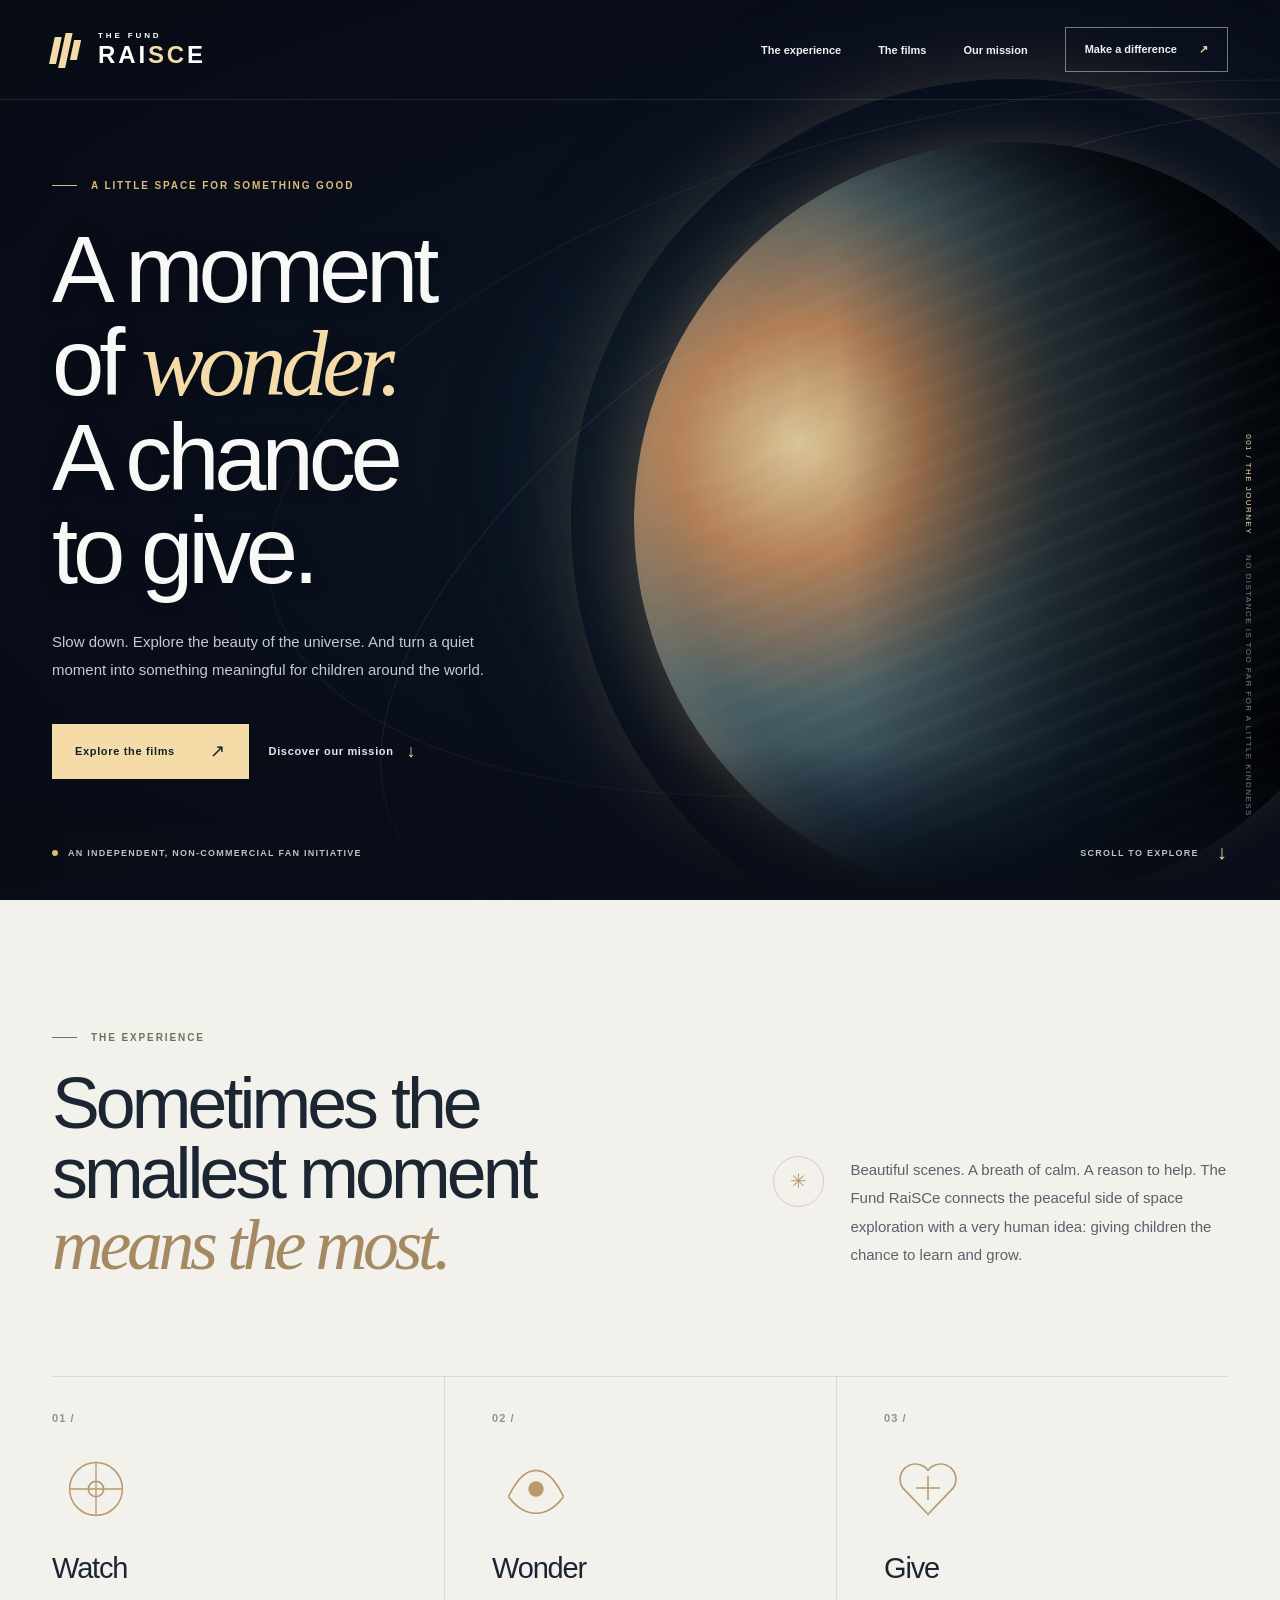
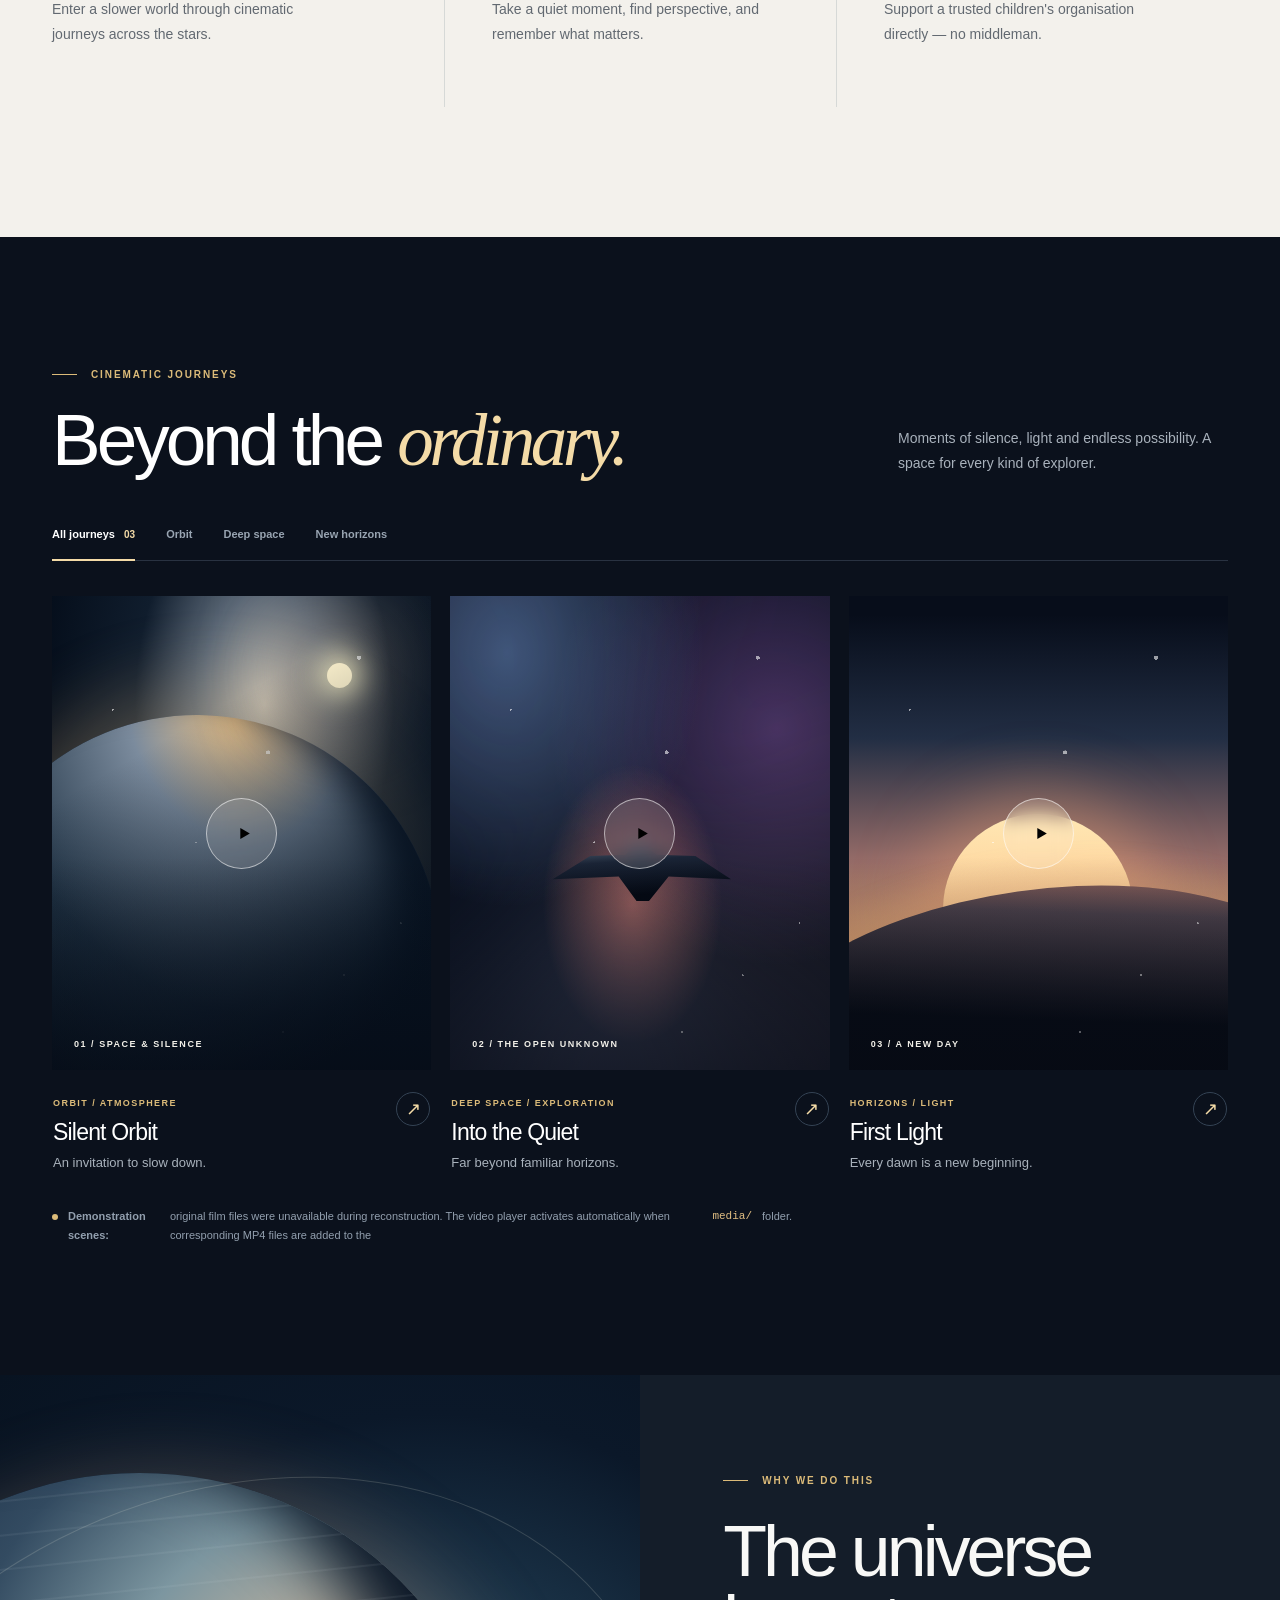
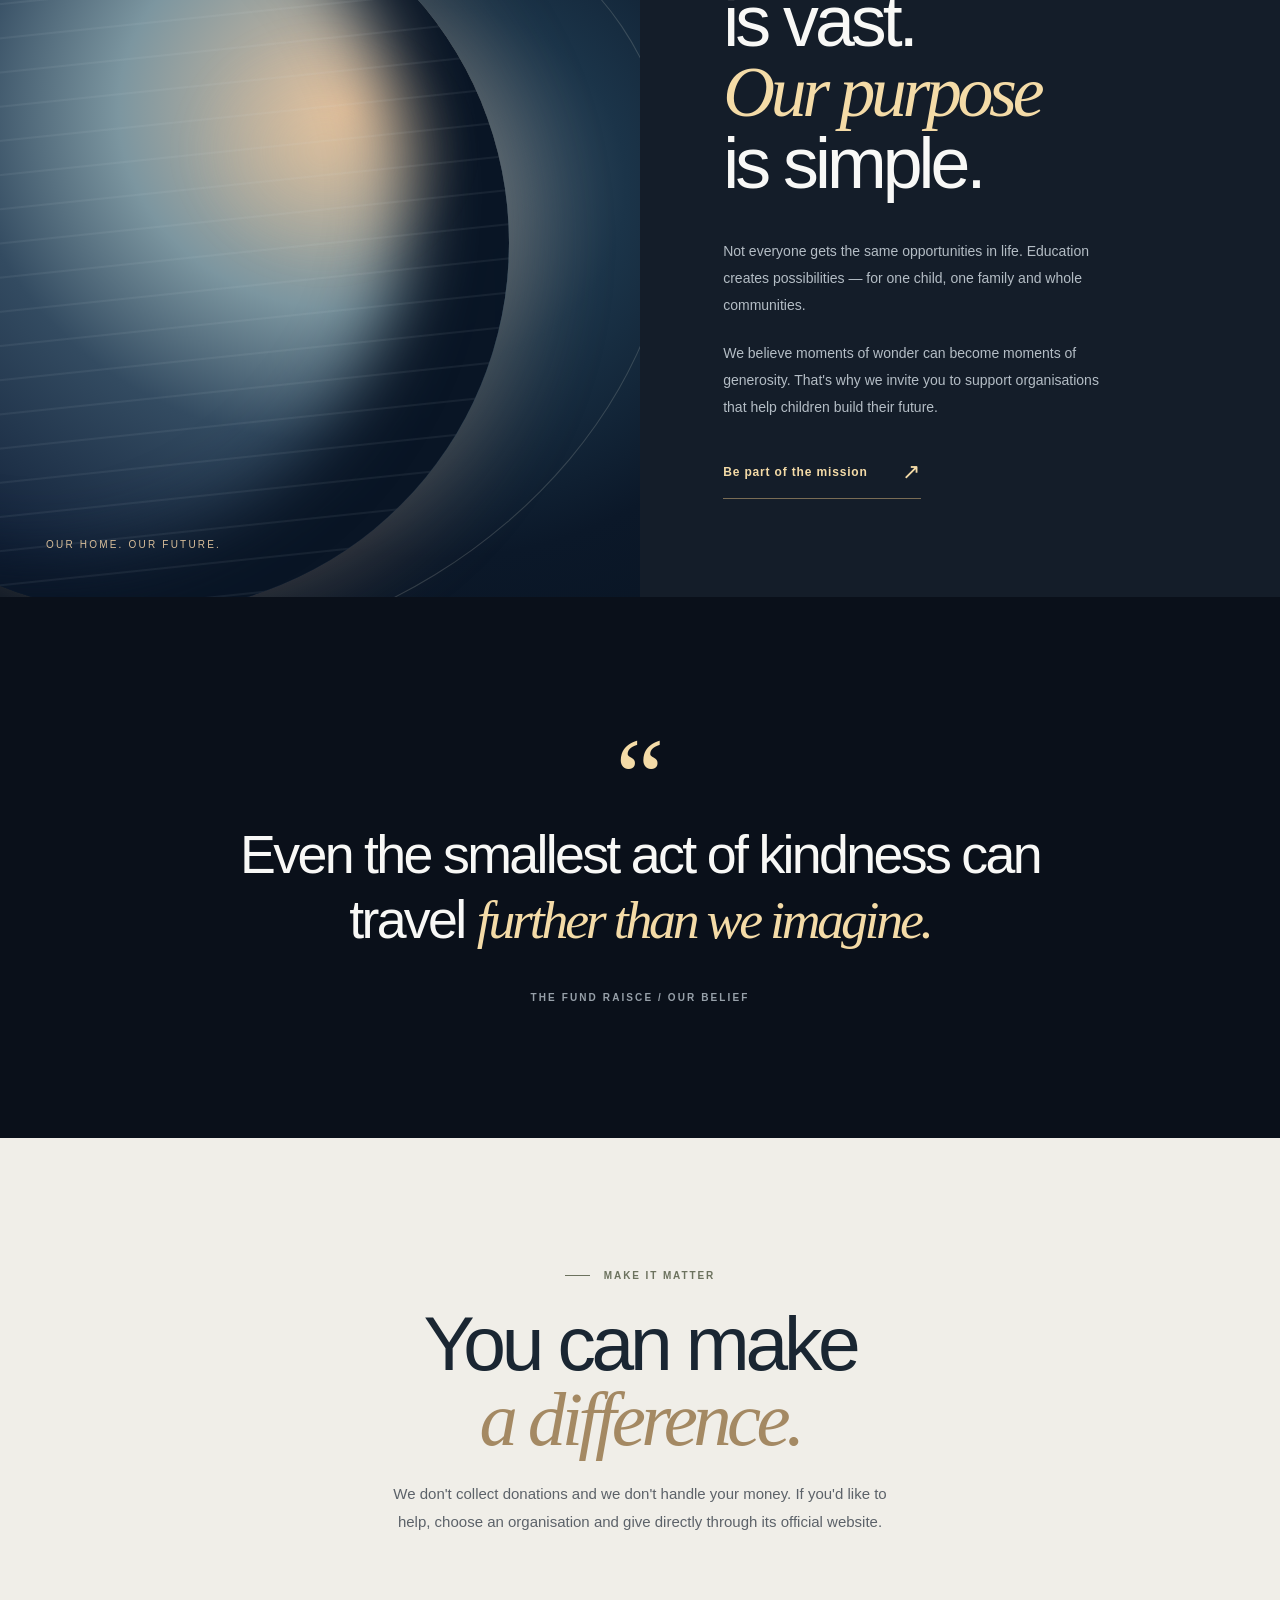
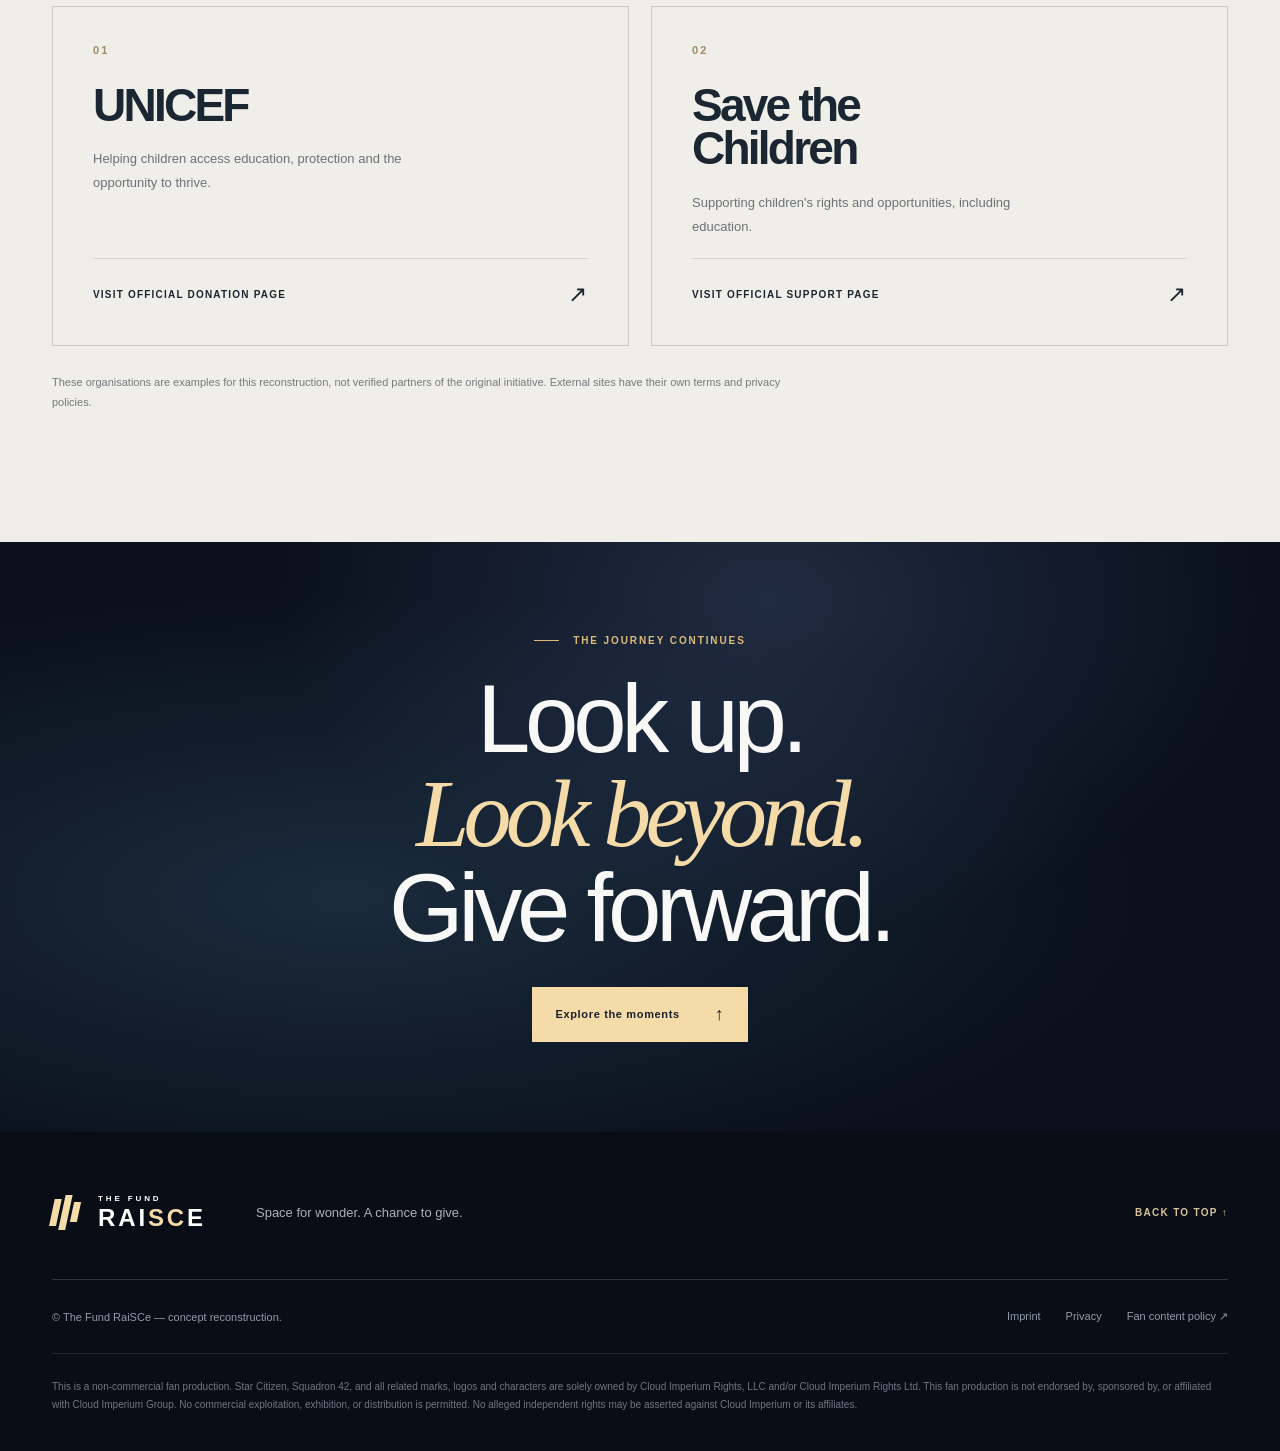
==== index.html @ 00313e25 "Add The Fund RaiSCe homepage" ====
<!doctype html>
<html lang="en">
<head>
  <meta charset="utf-8">
  <meta name="viewport" content="width=device-width, initial-scale=1">
  <meta name="theme-color" content="#090d17">
  <meta name="description" content="The Fund RaiSCe — cinematic journeys through space with a simple mission: make room for wonder and inspire direct support for children’s education.">
  <meta property="og:title" content="The Fund RaiSCe — Watch. Wonder. Give.">
  <meta property="og:description" content="An independent, non-commercial space-cinema initiative for a better future.">
  <meta property="og:type" content="website">
  <title>The Fund RaiSCe — Watch. Wonder. Give.</title>
  <link rel="icon" href="assets/favicon.svg" type="image/svg+xml">
  <link rel="stylesheet" href="styles.css">
  <script src="app.js" defer></script>
</head>
<body>
  <a class="skip-link" href="#main">Skip to content</a>
  <div class="site-shell">
    <header class="site-header" id="top">
      <div class="nav-container">
        <a class="brand" href="#top" aria-label="The Fund RaiSCe — home">
          <span class="brand-glyph" aria-hidden="true"><span></span><span></span><span></span></span>
          <span class="brand-text"><span class="brand-mini">THE FUND</span><strong>RAI<span>SC</span>E</strong></span>
        </a>
        <nav class="desktop-nav" aria-label="Main navigation">
          <a href="#experience">The experience</a>
          <a href="#films">The films</a>
          <a href="#mission">Our mission</a>
          <a class="nav-outline" href="#support">Make a difference <span aria-hidden="true">↗</span></a>
        </nav>
        <button class="menu-toggle" id="menu-toggle" type="button" aria-label="Open navigation" aria-expanded="false" aria-controls="mobile-nav">
          <span></span><span></span><span></span>
        </button>
      </div>
      <nav class="mobile-nav" id="mobile-nav" aria-label="Mobile navigation" hidden>
        <a href="#experience">The experience</a>
        <a href="#films">The films</a>
        <a href="#mission">Our mission</a>
        <a href="#support">Make a difference</a>
      </nav>
    </header>

    <main id="main">
      <section class="hero" aria-labelledby="hero-heading">
        <canvas class="star-canvas" id="hero-stars" aria-hidden="true"></canvas>
        <div class="hero-glow" aria-hidden="true"></div>
        <div class="hero-orbit orbit-one" aria-hidden="true"></div>
        <div class="hero-orbit orbit-two" aria-hidden="true"></div>
        <div class="celestial" aria-hidden="true">
          <div class="celestial-halo"></div><div class="celestial-disc"></div><div class="celestial-shadow"></div>
          <div class="celestial-grain"></div>
        </div>
        <div class="hero-content wrap">
          <div class="hero-copy">
            <div class="eyebrow"><span class="eyebrow-line"></span> A LITTLE SPACE FOR SOMETHING GOOD</div>
            <h1 id="hero-heading">A moment<br>of <em>wonder.</em><br><span>A chance</span><br>to give.</h1>
            <p>Slow down. Explore the beauty of the universe. And turn a quiet moment into something meaningful for children around the world.</p>
            <div class="hero-actions">
              <a class="button button-primary" href="#films">Explore the films <span aria-hidden="true">↗</span></a>
              <a class="button button-text" href="#mission">Discover our mission <span aria-hidden="true">↓</span></a>
            </div>
          </div>
          <div class="hero-side-note" aria-hidden="true"><span>001 / THE JOURNEY</span><span>NO DISTANCE IS TOO FAR FOR A LITTLE KINDNESS</span></div>
        </div>
        <div class="hero-bottom wrap">
          <span class="subtle-tag"><span class="pulse-dot"></span> AN INDEPENDENT, NON-COMMERCIAL FAN INITIATIVE</span>
          <a class="scroll-cue" href="#experience">SCROLL TO EXPLORE <span aria-hidden="true">↓</span></a>
        </div>
      </section>

      <section class="experience section-pad" id="experience" aria-labelledby="experience-heading">
        <div class="wrap">
          <div class="section-intro split">
            <div><div class="eyebrow eyebrow-dark"><span class="eyebrow-line"></span> THE EXPERIENCE</div>
              <h2 id="experience-heading">Sometimes the<br>smallest moment<br><em>means the most.</em></h2>
            </div>
            <div class="intro-aside"><span class="circle-plus" aria-hidden="true">✳</span>
              <p>Beautiful scenes. A breath of calm. A reason to help. The Fund RaiSCe connects the peaceful side of space exploration with a very human idea: giving children the chance to learn and grow.</p>
            </div>
          </div>
          <div class="step-grid">
            <article class="step"><span class="step-number">01 /</span><div class="step-symbol"><svg viewBox="0 0 80 80" fill="none" aria-hidden="true"><circle cx="40" cy="40" r="24" stroke="currentColor" stroke-width="1.4"/><path d="M40 16v48M16 40h48" stroke="currentColor" stroke-width="1.2"/><circle cx="40" cy="40" r="7" stroke="currentColor" stroke-width="1.5"/></svg></div><h3>Watch</h3><p>Enter a slower world through cinematic journeys across the stars.</p></article>
            <article class="step"><span class="step-number">02 /</span><div class="step-symbol"><svg viewBox="0 0 80 80" fill="none" aria-hidden="true"><path d="M15 47c15-32 35-32 50 0M15 47c15 20 35 20 50 0" stroke="currentColor" stroke-width="1.5"/><circle cx="40" cy="40" r="7" fill="currentColor"/></svg></div><h3>Wonder</h3><p>Take a quiet moment, find perspective, and remember what matters.</p></article>
            <article class="step"><span class="step-number">03 /</span><div class="step-symbol"><svg viewBox="0 0 80 80" fill="none" aria-hidden="true"><path d="M40 63 17 39a14 14 0 0 1 20-19l3 3 3-3a14 14 0 0 1 20 19L40 63Z" stroke="currentColor" stroke-width="1.5"/><path d="M29 39h22M40 28v22" stroke="currentColor" stroke-width="1.4"/></svg></div><h3>Give</h3><p>Support a trusted children's organisation directly — no middleman.</p></article>
          </div>
        </div>
      </section>

      <section class="films section-pad" id="films" aria-labelledby="films-heading">
        <div class="wrap">
          <div class="section-heading-row">
            <div><div class="eyebrow"><span class="eyebrow-line"></span> CINEMATIC JOURNEYS</div><h2 id="films-heading">Beyond the <em>ordinary.</em></h2></div>
            <p>Moments of silence, light and endless possibility. A space for every kind of explorer.</p>
          </div>
          <div class="filter-row" role="group" aria-label="Filter experiences">
            <button class="filter active" type="button" data-filter="all" aria-pressed="true">All journeys <span>03</span></button>
            <button class="filter" type="button" data-filter="orbit" aria-pressed="false">Orbit</button>
            <button class="filter" type="button" data-filter="deep" aria-pressed="false">Deep space</button>
            <button class="filter" type="button" data-filter="sunrise" aria-pressed="false">New horizons</button>
          </div>
          <div class="film-grid" id="film-grid">
            <article class="film-card" data-category="orbit" data-title="Silent Orbit" data-subtitle="An invitation to slow down" data-film="media/silent-orbit.mp4">
              <button class="film-launch" type="button" aria-label="Open Silent Orbit preview">
                <span class="film-art art-orbit" aria-hidden="true"><span class="art-planet planet-orbit"></span><span class="art-sun"></span><span class="art-stars"></span></span>
                <span class="film-overlay"><span class="play-circle"><svg viewBox="0 0 24 24" fill="currentColor" aria-hidden="true"><path d="m8 5 12 7-12 7V5Z"/></svg></span></span>
                <span class="film-label">01 / SPACE &amp; SILENCE</span>
              </button>
              <div class="film-meta"><div><span class="film-category">ORBIT / ATMOSPHERE</span><h3>Silent Orbit</h3><p>An invitation to slow down.</p></div><span class="round-arrow" aria-hidden="true">↗</span></div>
            </article>
            <article class="film-card" data-category="deep" data-title="Into the Quiet" data-subtitle="Far beyond familiar horizons" data-film="media/into-the-quiet.mp4">
              <button class="film-launch" type="button" aria-label="Open Into the Quiet preview">
                <span class="film-art art-nebula" aria-hidden="true"><span class="nebula-cloud"></span><span class="art-stars"></span><span class="ship-shape"></span></span>
                <span class="film-overlay"><span class="play-circle"><svg viewBox="0 0 24 24" fill="currentColor" aria-hidden="true"><path d="m8 5 12 7-12 7V5Z"/></svg></span></span>
                <span class="film-label">02 / THE OPEN UNKNOWN</span>
              </button>
              <div class="film-meta"><div><span class="film-category">DEEP SPACE / EXPLORATION</span><h3>Into the Quiet</h3><p>Far beyond familiar horizons.</p></div><span class="round-arrow" aria-hidden="true">↗</span></div>
            </article>
            <article class="film-card" data-category="sunrise" data-title="First Light" data-subtitle="Every dawn is a new beginning" data-film="media/first-light.mp4">
              <button class="film-launch" type="button" aria-label="Open First Light preview">
                <span class="film-art art-dawn" aria-hidden="true"><span class="dawn-sun"></span><span class="dawn-ground"></span><span class="art-stars"></span></span>
                <span class="film-overlay"><span class="play-circle"><svg viewBox="0 0 24 24" fill="currentColor" aria-hidden="true"><path d="m8 5 12 7-12 7V5Z"/></svg></span></span>
                <span class="film-label">03 / A NEW DAY</span>
              </button>
              <div class="film-meta"><div><span class="film-category">HORIZONS / LIGHT</span><h3>First Light</h3><p>Every dawn is a new beginning.</p></div><span class="round-arrow" aria-hidden="true">↗</span></div>
            </article>
          </div>
          <p class="gallery-caption"><span class="pulse-dot"></span> <strong>Demonstration scenes:</strong> original film files were unavailable during reconstruction. The video player activates automatically when corresponding MP4 files are added to the <code>media/</code> folder.</p>
        </div>
      </section>

      <section class="mission" id="mission" aria-labelledby="mission-heading">
        <div class="mission-visual" aria-hidden="true"><div class="mission-globe"><div class="mission-globe-highlight"></div></div><div class="mission-orbit"></div><span class="mission-small-label">OUR HOME. OUR FUTURE.</span></div>
        <div class="mission-content"><div class="eyebrow"><span class="eyebrow-line"></span> WHY WE DO THIS</div>
          <h2 id="mission-heading">The universe<br>is vast.<br><em>Our purpose</em><br>is simple.</h2>
          <p>Not everyone gets the same opportunities in life. Education creates possibilities — for one child, one family and whole communities.</p>
          <p>We believe moments of wonder can become moments of generosity. That's why we invite you to support organisations that help children build their future.</p>
          <a class="simple-link" href="#support">Be part of the mission <span aria-hidden="true">↗</span></a>
        </div>
      </section>

      <section class="quote-section section-pad" aria-label="Our belief">
        <div class="wrap quote-wrap"><span class="quote-mark">“</span><p>Even the smallest act of kindness can travel <em>further than we imagine.</em></p><span class="quote-attribution">THE FUND RAISCE / OUR BELIEF</span></div>
      </section>

      <section class="support section-pad" id="support" aria-labelledby="support-heading">
        <div class="wrap">
          <div class="support-heading"><div class="eyebrow eyebrow-dark"><span class="eyebrow-line"></span> MAKE IT MATTER</div>
          <h2 id="support-heading">You can make<br><em>a difference.</em></h2>
          <p>We don't collect donations and we don't handle your money. If you'd like to help, choose an organisation and give directly through its official website.</p></div>
          <div class="giving-grid">
            <a class="giving-card" href="https://www.unicef.de/spenden" target="_blank" rel="noopener noreferrer" aria-label="Visit UNICEF Germany's official donation website, opens in a new tab"><span class="giving-count">01</span><span class="giving-name">UNICEF</span><span class="giving-desc">Helping children access education, protection and the opportunity to thrive.</span><span class="giving-bottom">VISIT OFFICIAL DONATION PAGE <span aria-hidden="true">↗</span></span></a>
            <a class="giving-card" href="https://www.savethechildren.de/unterstuetzen/" target="_blank" rel="noopener noreferrer" aria-label="Visit Save the Children Germany's official support website, opens in a new tab"><span class="giving-count">02</span><span class="giving-name">Save the<br>Children</span><span class="giving-desc">Supporting children's rights and opportunities, including education.</span><span class="giving-bottom">VISIT OFFICIAL SUPPORT PAGE <span aria-hidden="true">↗</span></span></a>
          </div>
          <p class="giving-disclaimer">These organisations are examples for this reconstruction, not verified partners of the original initiative. External sites have their own terms and privacy policies.</p>
        </div>
      </section>

      <section class="closing" aria-labelledby="closing-heading">
        <canvas class="star-canvas" id="closing-stars" aria-hidden="true"></canvas>
        <div class="closing-inner wrap"><div class="eyebrow"><span class="eyebrow-line"></span> THE JOURNEY CONTINUES</div><h2 id="closing-heading">Look up.<br><em>Look beyond.</em><br>Give forward.</h2><a href="#films" class="button button-primary">Explore the moments <span aria-hidden="true">↑</span></a></div>
      </section>
    </main>
    <footer class="footer">
      <div class="wrap footer-top"><a class="brand brand-footer" href="#top"><span class="brand-glyph" aria-hidden="true"><span></span><span></span><span></span></span><span class="brand-text"><span class="brand-mini">THE FUND</span><strong>RAI<span>SC</span>E</strong></span></a><p>Space for wonder. A chance to give.</p><a class="back-top" href="#top">BACK TO TOP ↑</a></div>
      <div class="wrap footer-bottom"><span>© <span id="year"></span> The Fund RaiSCe — concept reconstruction.</span><div><a href="imprint.html">Imprint</a><a href="privacy.html">Privacy</a><a href="https://support.robertsspaceindustries.com/hc/en-us/articles/5422808416151-Fan-Film-and-Machinima-Policy" target="_blank" rel="noopener noreferrer">Fan content policy ↗</a></div></div>
      <div class="wrap legal-notice">This is a non-commercial fan production. Star Citizen, Squadron 42, and all related marks, logos and characters are solely owned by Cloud Imperium Rights, LLC and/or Cloud Imperium Rights Ltd. This fan production is not endorsed by, sponsored by, or affiliated with Cloud Imperium Group. No commercial exploitation, exhibition, or distribution is permitted. No alleged independent rights may be asserted against Cloud Imperium or its affiliates.</div>
    </footer>
  </div>

  <dialog id="film-dialog" class="film-dialog" aria-labelledby="dialog-title">
    <div class="dialog-panel"><button class="dialog-close" type="button" aria-label="Close film preview">×</button>
      <div class="dialog-scene"><video id="film-video" controls playsinline preload="metadata" hidden></video><div class="preview-fallback" id="preview-fallback"><div class="preview-sky" aria-hidden="true"><div class="preview-planet"></div><div class="preview-sparkles"></div></div><p>ATMOSPHERIC PREVIEW</p><span>Original footage not yet added to this reconstruction.</span></div></div>
      <div class="dialog-description"><div><span class="eyebrow">THE FUND RAISCE / THE JOURNEY</span><h2 id="dialog-title">Silent Orbit</h2><p id="dialog-subtitle">An invitation to slow down.</p></div><a href="#support" id="dialog-give" class="button button-primary">Make a difference <span aria-hidden="true">↗</span></a></div>
    </div>
  </dialog>
</body>
</html>
---- styles.css ----
:root{--bg:#080d17;--ink:#1b2632;--ink-soft:#52616b;--paper:#f3f1ec;--white:#f8f8f6;--accent:#dcbb79;--accent-light:#f4dba7;--line:rgba(255,255,255,.17);--container:1240px;--ease:cubic-bezier(.22,1,.36,1)}
*,*::before,*::after{box-sizing:border-box}html{scroll-behavior:smooth;scroll-padding-top:85px}body{margin:0;background:var(--bg);color:var(--white);font-family:Arial,"Helvetica Neue",Helvetica,sans-serif;-webkit-font-smoothing:antialiased}a{color:inherit;text-decoration:none}button{font:inherit}button,a{-webkit-tap-highlight-color:transparent}button:focus-visible,a:focus-visible{outline:3px solid var(--accent-light);outline-offset:5px}h1,h2,h3,p{margin:0}h1,h2{font-weight:400;letter-spacing:-.055em;line-height:.98}h1 em,h2 em,.quote-wrap em{font-family:Georgia,"Times New Roman",serif;font-weight:400;letter-spacing:-.06em}em{font-weight:normal}::selection{background:var(--accent);color:var(--bg)}.wrap{width:min(calc(100% - 104px),var(--container));margin:0 auto}.site-shell{width:100%;overflow:hidden}.skip-link{position:fixed;z-index:1000;left:18px;top:-100px;padding:12px 20px;background:white;color:black}.skip-link:focus{top:14px}.section-pad{padding:130px 0}.eyebrow{display:flex;align-items:center;gap:14px;color:var(--accent);font-size:10px;font-weight:800;letter-spacing:.19em;line-height:1.5}.eyebrow-line{width:25px;height:1px;background:currentColor;display:block}.eyebrow-dark{color:#6c725e}.button{display:inline-flex;min-height:55px;align-items:center;justify-content:center;gap:35px;padding:0 23px;font-size:11px;letter-spacing:.06em;font-weight:800;transition:background .22s,color .22s,transform .25s var(--ease)}.button:hover{transform:translateY(-3px)}.button-primary{background:var(--accent-light);color:#17212b}.button-primary:hover{background:#fff4d9}.button-primary span{font-size:18px;font-weight:400}.button-text{gap:13px;padding:0;color:#e7e7e9}.button-text span{font-size:18px;color:var(--accent-light)}
/* NAVIGATION */
.site-header{position:absolute;left:0;top:0;width:100%;z-index:50;border-bottom:1px solid rgba(255,255,255,.11)}.nav-container{height:99px;width:min(calc(100% - 104px),var(--container));margin:auto;display:flex;justify-content:space-between;align-items:center}.brand{display:inline-flex;align-items:center;gap:12px;line-height:1;color:white;flex-shrink:0}.brand-glyph{position:relative;display:flex;align-items:center;gap:3px;height:36px;width:34px;transform:skew(-12deg)}.brand-glyph span{display:block;height:27px;width:7px;background:var(--accent-light)}.brand-glyph span:nth-child(2){height:35px}.brand-glyph span:nth-child(3){height:20px}.brand-text{display:flex;flex-direction:column;gap:3px}.brand-mini{font-size:8px;letter-spacing:.36em;font-weight:700}.brand-text strong{font-size:24px;letter-spacing:.12em;font-weight:800}.brand-text strong span{color:var(--accent-light)}.desktop-nav{display:flex;gap:37px;align-items:center}.desktop-nav a{font-size:11px;font-weight:700;color:#f0f0f1;transition:color .2s}.desktop-nav a:hover{color:var(--accent-light)}.desktop-nav .nav-outline{border:1px solid rgba(234,235,238,.48);padding:15px 19px}.nav-outline span{padding-left:19px;color:var(--accent-light)}.menu-toggle{display:none;border:0;background:transparent;color:white;cursor:pointer;width:44px;height:44px;padding:10px}.menu-toggle span{display:block;background:currentColor;height:2px;margin:5px 0}.mobile-nav{display:none}
/* HERO */
.hero{position:relative;min-height:820px;height:min(920px,100svh);background:radial-gradient(ellipse at 78% 50%,#192e3b 0,#0c1623 28%,#090e1b 62%,#070b14 100%);isolation:isolate;overflow:hidden}.star-canvas{position:absolute;inset:0;width:100%;height:100%;z-index:1;pointer-events:none}.hero:after{content:"";position:absolute;z-index:2;inset:0;background:linear-gradient(90deg,rgba(6,11,20,.23) 0%,transparent 75%),linear-gradient(0deg,#080d17 0%,transparent 17%);pointer-events:none}.hero-glow{position:absolute;z-index:1;right:3%;top:7%;height:90%;width:66%;background:radial-gradient(ellipse at 64% 48%,rgba(236,176,113,.12),rgba(58,98,136,.09) 33%,transparent 61%);filter:blur(30px)}.celestial{position:absolute;z-index:1;top:14%;right:-10%;height:790px;width:790px;max-height:83vw;max-width:83vw;transform:rotate(-17deg)}.celestial-halo{position:absolute;inset:-6%;border-radius:50%;box-shadow:0 0 65px 4px rgba(220,165,100,.16),0 0 145px 25px rgba(111,154,173,.08)}.celestial-disc{position:absolute;inset:2%;border-radius:50%;background:radial-gradient(ellipse at 26% 32%,rgba(251,226,169,.92) 0%,rgba(200,141,94,.96) 16%,rgba(81,104,109,.99) 35%,rgba(29,53,73,.99) 58%,rgba(12,27,43,1) 78%),repeating-radial-gradient(ellipse at 15% 20%,transparent 0 15px,rgba(255,255,255,.15) 22px 25px,transparent 35px 42px);box-shadow:inset -70px -20px 65px rgba(2,9,19,.78),inset 25px 5px 34px rgba(246,200,144,.14),-17px 0 55px rgba(232,190,124,.22)}.celestial-shadow{position:absolute;inset:2%;border-radius:50%;background:linear-gradient(104deg,transparent 10%,rgba(3,9,19,.05) 32%,rgba(4,10,21,.6) 55%,rgba(2,6,14,.96) 85%);mix-blend-mode:multiply}.celestial-grain{position:absolute;inset:2%;border-radius:50%;opacity:.16;background:repeating-linear-gradient(175deg,transparent 0 12px,rgba(255,255,255,.17) 14px,transparent 24px);mask-image:radial-gradient(circle,black 55%,transparent 75%)}.hero-orbit{position:absolute;z-index:1;width:1250px;height:560px;right:-280px;top:26%;border:1px solid rgba(192,186,175,.13);border-radius:50%;transform:rotate(-31deg)}.orbit-two{transform:rotate(-12deg);height:660px;width:1500px;right:-475px;top:12%;border-color:rgba(192,186,175,.09)}.hero-content{position:relative;z-index:5;height:100%;display:flex;align-items:center}.hero-copy{position:relative;z-index:2;margin-top:57px;max-width:740px}.hero h1{font-size:clamp(74px,7.35vw,125px);line-height:.99;margin:30px 0 31px;text-shadow:0 1px 20px rgba(5,8,14,.17)}.hero h1 em{color:var(--accent-light)}.hero h1>span{font-weight:300}.hero-copy>p{font-size:15px;line-height:1.9;max-width:450px;color:#c3cbd2}.hero-actions{display:flex;align-items:center;gap:20px;margin-top:39px}.hero-side-note{position:absolute;right:0;bottom:30%;display:flex;gap:20px;transform:rotate(90deg) translate(50%,-20px);transform-origin:right center;font-size:8px;letter-spacing:.18em;color:rgba(237,239,240,.51)}.hero-side-note span:first-child{color:var(--accent-light)}.hero-bottom{position:absolute;z-index:5;left:50%;transform:translateX(-50%);bottom:36px;display:flex;align-items:center;justify-content:space-between;color:#bcc2c8}.subtle-tag,.scroll-cue{font-size:9px;letter-spacing:.14em;font-weight:700}.subtle-tag{display:flex;gap:10px;align-items:center}.pulse-dot{display:inline-block;flex:0 0 auto;width:6px;height:6px;border-radius:50%;background:var(--accent)}.scroll-cue{display:flex;gap:18px;align-items:center}.scroll-cue span{font-size:20px;color:var(--accent-light)}
/* EXPERIENCE */
.experience{background:var(--paper);color:var(--ink)}.split{display:grid;grid-template-columns:1fr .72fr;gap:90px;align-items:end}.section-intro h2{font-size:clamp(48px,5.6vw,86px);margin-top:23px}.section-intro h2 em{color:#a48963}.intro-aside{display:flex;gap:26px;padding-bottom:10px;align-items:start}.intro-aside p{font-size:15px;line-height:1.9;max-width:385px;color:#59616a}.circle-plus{color:#b89b6b;display:flex;justify-content:center;align-items:center;font-size:20px;border:1px solid #d6ccc0;width:51px;height:51px;flex:0 0 51px;border-radius:50%}.step-grid{display:grid;grid-template-columns:repeat(3,1fr);border-top:1px solid #d6d9d7;margin-top:96px}.step{min-height:330px;padding:31px 53px 0 0;position:relative}.step:not(:first-child){border-left:1px solid #d6d9d7;padding-left:47px}.step-number{font-size:11px;letter-spacing:.1em;font-weight:800;color:#8f948d}.step-symbol{color:#ba9a6d;width:88px;height:88px;margin:19px 0}.step-symbol svg{display:block;width:100%;height:100%}.step h3{font-size:29px;letter-spacing:-.04em;font-weight:500;margin-bottom:12px}.step p{font-size:14px;line-height:1.8;color:#626971;max-width:270px}
/* FILMS */
.films{background:#0b111c;color:#fff}.section-heading-row{display:flex;justify-content:space-between;gap:30px;align-items:end}.section-heading-row h2{font-size:clamp(48px,5.7vw,82px);margin-top:22px}.section-heading-row h2 em{color:var(--accent-light)}.section-heading-row>p{max-width:330px;color:#a9b2bc;font-size:14px;line-height:1.8}.filter-row{display:flex;align-items:center;gap:31px;margin:52px 0 35px;border-bottom:1px solid #293241}.filter{background:transparent;border:0;color:#99a5b2;padding:0 0 20px;cursor:pointer;font-weight:700;font-size:11px;position:relative}.filter:hover,.filter.active{color:#fff}.filter.active:after{position:absolute;bottom:-1px;left:0;right:0;content:"";height:2px;background:var(--accent-light)}.filter span{font-size:10px;margin-left:6px;color:var(--accent-light)}.film-grid{display:grid;grid-template-columns:repeat(3,minmax(0,1fr));gap:19px}.film-card{min-width:0;transition:opacity .24s,transform .24s}.film-card[hidden]{display:none}.film-launch{display:block;overflow:hidden;width:100%;aspect-ratio:4/5;padding:0;border:0;position:relative;text-align:left;cursor:pointer;background:#152131}.film-art{position:absolute;inset:0;display:block;transition:transform .8s var(--ease);overflow:hidden}.film-launch:hover .film-art{transform:scale(1.06)}.film-overlay{position:absolute;inset:0;background:linear-gradient(0deg,rgba(5,8,17,.52),transparent 45%);display:flex;justify-content:center;align-items:center;z-index:4}.play-circle{height:71px;width:71px;border-radius:50%;background:rgba(250,247,238,.12);backdrop-filter:blur(10px);border:1px solid rgba(255,255,255,.55);display:grid;place-items:center;transition:transform .2s,background .2s}.play-circle svg{width:19px;height:19px;transform:translateX(2px)}.film-launch:hover .play-circle{transform:scale(1.14);background:rgba(252,223,170,.25)}.film-label{position:absolute;bottom:21px;left:22px;z-index:5;font-weight:800;color:#f2f0e9;letter-spacing:.17em;font-size:9px}.art-orbit{background:radial-gradient(ellipse at 56% 23%,#b4b5b1 0,#596675 22%,#101d2d 43%,#050e1b 75%)}.art-orbit:after{content:"";position:absolute;inset:0;background:linear-gradient(150deg,transparent 30%,#071321 90%)}.art-planet{position:absolute;display:block;border-radius:50%}.planet-orbit{height:103%;aspect-ratio:1;left:-26%;top:25%;background:radial-gradient(ellipse at 76% 7%,#eec58b 0,#7b8b9d 20%,#233648 48%,#071421 73%);box-shadow:24px -26px 70px rgba(245,200,136,.25),inset -30px -42px 40px #0a1423;transform:rotate(-22deg)}.art-sun{position:absolute;right:21%;top:14%;height:25px;width:25px;border-radius:50%;background:#fff4cf;box-shadow:0 0 30px 8px #fff8cb,0 0 90px 43px rgba(238,193,146,.35)}.art-stars{position:absolute;inset:0;opacity:.58;background-image:radial-gradient(1px 1px at 16% 24%,white 98%,transparent),radial-gradient(2px 2px at 81% 13%,white 98%,transparent),radial-gradient(1px 1px at 38% 52%,white 98%,transparent),radial-gradient(1px 1px at 92% 69%,white 98%,transparent),radial-gradient(1px 1px at 61% 92%,white 98%,transparent),radial-gradient(2px 2px at 57% 33%,white 98%,transparent),radial-gradient(1px 1px at 77% 80%,white 98%,transparent)}.art-nebula{background:radial-gradient(ellipse at 48% 65%,rgba(239,130,111,.58),transparent 32%),radial-gradient(ellipse at 15% 12%,rgba(83,121,170,.62),transparent 43%),radial-gradient(ellipse at 86% 28%,rgba(119,76,150,.55),transparent 49%),#070e1c}.nebula-cloud{position:absolute;inset:0;opacity:.7;background:conic-gradient(from 40deg at 45% 55%,transparent,#e2a79b22,#a4abd366,transparent,#ad8cbb22,transparent);filter:blur(39px);transform:scale(1.5)}.ship-shape{position:absolute;top:51%;left:27%;width:47%;height:14%;background:linear-gradient(176deg,#6c7c8e,#1a2436 36%,#040913 80%);clip-path:polygon(48% 0,58% 25%,80% 27%,100% 62%,65% 58%,54% 95%,47% 95%,37% 58%,0 62%,21% 27%,41% 25%);filter:drop-shadow(0 0 10px #bdcefa)}.art-dawn{background:linear-gradient(180deg,#070d1a 4%,#222e44 30%,#966c68 56%,#dfa474 73%,#201d29 100%)}.dawn-sun{position:absolute;top:46%;left:25%;width:50%;aspect-ratio:1;border-radius:50%;background:linear-gradient(#ffe8b4,#fdb376);box-shadow:0 0 65px 25px rgba(255,174,121,.35)}.dawn-ground{position:absolute;bottom:-25%;left:-30%;width:160%;height:63%;border-radius:50% 50% 0 0;transform:rotate(-8deg);background:linear-gradient(10deg,#080d17 55%,#4b414b 82%,#b67565 98%);box-shadow:0 -18px 27px rgba(240,177,128,.26)}.film-meta{padding:22px 1px 0;display:flex;justify-content:space-between;gap:12px}.film-category{color:var(--accent);letter-spacing:.16em;font-weight:700;font-size:9px}.film-meta h3{font-size:23px;letter-spacing:-.035em;font-weight:500;margin:9px 0}.film-meta p{font-size:13px;color:#a9b2bc}.round-arrow{border:1px solid #344354;height:34px;width:34px;flex:0 0 34px;border-radius:50%;display:grid;place-items:center;font-size:18px;color:var(--accent-light)}.gallery-caption{color:#929fae;font-size:11px;line-height:1.7;margin-top:37px;display:flex;gap:10px;align-items:flex-start;max-width:740px}.gallery-caption .pulse-dot{margin-top:7px}.gallery-caption strong{font-weight:700}.gallery-caption code{color:#e2bf83}
/* MISSION */
.mission{display:grid;grid-template-columns:1fr 1fr;min-height:780px;background:#121c29}.mission-visual{position:relative;overflow:hidden;background:radial-gradient(ellipse at 68% 50%,#496071 0,#1b3449 31%,#0b1829 64%,#081321 100%)}.mission-globe{position:absolute;border-radius:50%;height:min(850px,90%);aspect-ratio:1;top:12%;left:-36%;background:radial-gradient(ellipse at 78% 32%,#e2c1a0,#7c96a0 28%,#334b61 47%,#101f37 77%);box-shadow:inset -100px -50px 70px #091525,25px 0 80px rgba(214,178,146,.26)}.mission-globe:after{content:"";position:absolute;inset:0;border-radius:50%;background:repeating-linear-gradient(174deg,transparent 0 17px,rgba(222,233,238,.18) 18px 19px,transparent 20px 34px);opacity:.36}.mission-globe-highlight{position:absolute;right:5%;top:20%;height:35%;width:40%;border-radius:50%;background:radial-gradient(ellipse,rgba(244,205,148,.23),transparent 68%);filter:blur(14px)}.mission-orbit{position:absolute;border:1px solid rgba(238,234,217,.17);height:90%;width:145%;top:15%;left:-37%;border-radius:50%;transform:rotate(-27deg)}.mission-small-label{position:absolute;left:46px;bottom:47px;font-size:10px;letter-spacing:.22em;color:#d7bd99}.mission-content{display:flex;align-items:flex-start;justify-content:center;flex-direction:column;padding:98px clamp(45px,7.2vw,145px) 98px 13%;background:#141d29}.mission h2{font-size:clamp(55px,5.6vw,86px);margin:28px 0 40px}.mission h2 em{color:var(--accent-light)}.mission p{color:#b4bdc5;font-size:14px;line-height:1.95;max-width:390px;margin-bottom:20px}.simple-link{font-size:12px;font-weight:800;letter-spacing:.07em;color:var(--accent-light);display:inline-flex;gap:34px;align-items:center;border-bottom:1px solid rgba(232,194,135,.48);padding-bottom:13px;margin-top:17px;transition:gap .2s}.simple-link:hover{gap:45px}.simple-link span{font-size:22px;font-weight:400}
/* QUOTE */
.quote-section{background:#0a101a;text-align:center;padding:125px 0 135px}.quote-wrap{max-width:880px;display:flex;flex-direction:column;align-items:center}.quote-mark{font-family:Georgia,serif;font-size:110px;color:var(--accent-light);height:100px;line-height:1}.quote-wrap p{font-size:clamp(34px,4.2vw,61px);letter-spacing:-.05em;line-height:1.22}.quote-wrap p em{color:var(--accent-light)}.quote-attribution{color:#97a0a9;font-size:10px;font-weight:700;letter-spacing:.21em;margin-top:38px}
/* SUPPORT */
.support{background:#f0eee8;color:#1a2632}.support-heading{text-align:center;max-width:620px;margin:0 auto}.support-heading .eyebrow{justify-content:center}.support-heading h2{font-size:clamp(56px,6vw,91px);margin:23px 0}.support-heading h2 em{color:#a48963}.support-heading>p{color:#5c6269;font-size:15px;line-height:1.85;max-width:510px;margin:0 auto}.giving-grid{display:grid;grid-template-columns:1fr 1fr;margin-top:70px;gap:22px}.giving-card{min-height:340px;padding:37px 40px;display:flex;flex-direction:column;border:1px solid #cbc8c0;transition:background .22s,color .22s,transform .22s}.giving-card:hover{background:#1a2735;color:#fff;transform:translateY(-3px)}.giving-count{font-weight:700;font-size:11px;letter-spacing:.2em;color:#a08b68}.giving-name{font-size:46px;font-weight:700;letter-spacing:-.06em;line-height:.95;margin:28px 0 20px}.giving-desc{font-size:13px;line-height:1.8;color:#6b7278;max-width:340px}.giving-card:hover .giving-desc{color:#c4c7ca}.giving-bottom{margin-top:auto;border-top:1px solid #d4d2ca;padding-top:22px;display:flex;justify-content:space-between;align-items:center;letter-spacing:.12em;font-size:10px;font-weight:800}.giving-bottom span{font-size:23px;font-weight:400}.giving-card:hover .giving-bottom{border-color:#5b6875}.giving-disclaimer{font-size:11px;line-height:1.8;color:#747a7b;margin-top:27px;max-width:730px}
/* CLOSING & FOOTER */
.closing{min-height:590px;background:radial-gradient(ellipse at 60% 10%,rgba(72,94,136,.35),transparent 45%),radial-gradient(ellipse at 27% 60%,#1a2b3c 0%,#0a101c 60%);position:relative;overflow:hidden}.closing-inner{position:relative;z-index:2;text-align:center;min-height:590px;display:flex;align-items:center;justify-content:center;flex-direction:column}.closing h2{font-size:clamp(59px,7.5vw,105px);margin:24px 0 32px}.closing h2 em{color:var(--accent-light)}.footer{background:#090d16;padding:62px 0 37px}.footer-top{display:flex;align-items:center;gap:50px;border-bottom:1px solid #2b333c;padding-bottom:49px}.footer-top p{color:#a9b2bc;font-size:13px}.back-top{margin-left:auto;color:#d7c29d;font-weight:800;letter-spacing:.13em;font-size:10px}.footer-bottom{display:flex;justify-content:space-between;align-items:center;color:#929ca8;font-size:11px;padding:30px 0;gap:30px}.footer-bottom>div{display:flex;gap:25px}.footer-bottom a:hover{color:#ead1a2}.legal-notice{border-top:1px solid #1e2935;padding-top:24px;max-width:var(--container);color:#6e7781;font-size:10px;line-height:1.8}
/* FILM DIALOG */
.film-dialog{position:fixed;max-width:none;max-height:none;height:100dvh;width:100vw;inset:0;border:0;margin:0;padding:0;background:#0a111d;color:white;overflow-y:auto}.film-dialog::backdrop{background:rgba(1,4,8,.92)}.dialog-panel{max-width:1120px;margin:0 auto;padding:6vh 34px 40px}.dialog-close{position:fixed;right:30px;top:22px;z-index:3;background:transparent;border:1px solid #59616c;color:white;width:45px;height:45px;border-radius:50%;cursor:pointer;font-size:28px;line-height:1}.dialog-scene{position:relative;aspect-ratio:16/8.5;background:#0b1626;overflow:hidden;border:1px solid #263545}.dialog-scene video{position:absolute;width:100%;height:100%;object-fit:contain;inset:0;background:black;z-index:2}.dialog-scene video[hidden]{display:none}.preview-fallback{height:100%;position:relative;display:flex;flex-direction:column;align-items:center;justify-content:flex-end;text-align:center;padding:30px 20px 42px}.preview-fallback>p,.preview-fallback>span{position:relative;z-index:1}.preview-fallback>p{font-size:12px;letter-spacing:.21em;color:var(--accent-light);margin-bottom:10px;font-weight:800}.preview-fallback>span{font-size:12px;color:#abb7c6}.preview-sky{position:absolute;inset:0;background:radial-gradient(ellipse at 60% 25%,#345269,#101b30 38%,#081322 70%)}.preview-sky:after{content:"";position:absolute;inset:0;opacity:.6;background-image:radial-gradient(1px 1px at 12% 19%,white 99%,transparent),radial-gradient(1px 1px at 53% 17%,white 99%,transparent),radial-gradient(1px 1px at 67% 71%,white 99%,transparent),radial-gradient(2px 2px at 77% 37%,white 99%,transparent),radial-gradient(1px 1px at 28% 53%,white 99%,transparent);background-size:280px 180px;animation:stars-drift 24s linear infinite}.preview-planet{position:absolute;width:60%;aspect-ratio:1;border-radius:50%;top:32%;left:19%;background:radial-gradient(circle at 45% 12%,#e3b788,#657a8e 23%,#1d364f 61%,#0b1625 78%);box-shadow:0 -12px 50px rgba(222,169,103,.25);animation:planet-float 16s ease-in-out infinite alternate}.dialog-description{display:flex;justify-content:space-between;align-items:center;gap:25px;margin-top:26px}.dialog-description h2{font-size:clamp(32px,4.6vw,54px);margin:9px 0}.dialog-description p{font-size:13px;color:#aeb6c2}.dialog-description .eyebrow{font-size:9px}
@keyframes stars-drift{from{background-position:0 0}to{background-position:100px 120px}}@keyframes planet-float{from{transform:translateY(-3%)}to{transform:translateY(6%)}}
/* INNER LEGAL PAGES */
.legal-page{background:#f4f2ed;color:#1e2b35;min-height:100vh}.legal-page .site-header{position:relative;background:#0a101b}.legal-main{padding:100px 0 130px}.legal-main .eyebrow{color:#947950}.legal-main h1{font-size:clamp(56px,7vw,90px);margin:21px 0 30px}.legal-main .legal-content{max-width:760px;font-size:15px;color:#48535e;line-height:1.85}.legal-main h2{font-size:28px;letter-spacing:-.03em;margin:43px 0 14px;color:#1e2b35}.legal-main p{margin-bottom:16px}.legal-main a{color:#5c5a40;text-decoration:underline}.draft-notice{padding:18px 24px;background:#fff3d9;color:#62502b;border-left:3px solid #d7a74b;margin-bottom:38px;font-size:14px}
/* RESPONSIVE */
@media (max-width:1100px){.wrap,.nav-container{width:min(calc(100% - 68px),var(--container))}.desktop-nav{gap:19px}.hero h1{font-size:clamp(70px,8vw,104px)}.celestial{right:-28%;top:19%}.split{gap:48px}.mission-content{padding:70px 40px 70px 10%}.mission h2{font-size:67px}}
@media (max-width:800px){.wrap,.nav-container{width:calc(100% - 46px)}.nav-container{height:76px}.desktop-nav{display:none}.menu-toggle{display:block}.mobile-nav{position:absolute;left:0;top:76px;width:100%;background:#101926;padding:10px 24px 28px;border-top:1px solid #324052}.mobile-nav:not([hidden]){display:flex;flex-direction:column}.mobile-nav a{padding:15px 5px;border-bottom:1px solid #253344;color:white;font-size:14px}.hero{min-height:730px;height:90svh}.hero h1{font-size:clamp(64px,10vw,90px)}.hero-copy{margin-top:86px}.hero-copy>p{max-width:385px;font-size:14px}.celestial{height:550px;width:550px;max-width:none;max-height:none;right:-300px;top:23%;opacity:.78}.hero-side-note{display:none}.hero-orbit{opacity:.6}.section-pad{padding:86px 0}.split{grid-template-columns:1fr;gap:27px}.intro-aside{max-width:570px}.step-grid{margin-top:55px}.step{padding-right:20px}.step:not(:first-child){padding-left:22px}.section-intro h2,.section-heading-row h2{font-size:clamp(45px,8vw,69px)}.film-grid{gap:12px}.film-meta h3{font-size:18px}.film-meta p{font-size:12px}.film-label{font-size:8px;left:12px}.mission{min-height:unset}.mission-visual{min-height:620px}.mission-globe{height:650px;max-width:none;top:22%;left:-65%}.mission h2{font-size:clamp(50px,7vw,70px)}.mission-content{padding:70px 30px}.giving-card{padding:30px 24px}.giving-name{font-size:36px}}
@media (max-width:600px){.wrap,.nav-container{width:calc(100% - 38px)}.brand-text strong{font-size:22px}.hero{min-height:740px;height:auto}.hero-content{min-height:740px;align-items:center}.hero-copy{margin:92px 0 38px}.hero h1{font-size:clamp(60px,14vw,81px);margin:24px 0}.hero-copy>p{max-width:350px;font-size:13px}.hero-actions{flex-direction:column;align-items:flex-start;gap:7px;margin-top:26px}.hero-actions .button-text{padding-left:0}.celestial{height:440px;width:440px;right:-280px;top:145px;opacity:.65}.hero-bottom{bottom:20px;gap:20px}.subtle-tag{font-size:7px;max-width:220px;line-height:1.6}.scroll-cue{font-size:8px;white-space:nowrap}.scroll-cue span{display:none}.experience .section-intro h2{font-size:clamp(45px,10vw,60px)}.intro-aside{gap:17px}.intro-aside p{font-size:13px}.circle-plus{flex-basis:40px;height:40px;width:40px}.step-grid{display:block;margin-top:42px}.step,.step:not(:first-child){display:grid;grid-template-columns:83px 1fr;grid-template-rows:auto auto auto;gap:0 17px;padding:23px 0;border-left:0;border-top:1px solid #d6d9d7;min-height:unset}.step:first-child{border-top:0}.step-number{grid-column:1/3}.step-symbol{grid-column:1;grid-row:2/4;margin:10px 0;width:76px;height:76px}.step h3{grid-column:2;grid-row:2;align-self:end;font-size:25px;margin-top:10px}.step p{grid-column:2;grid-row:3;font-size:13px}.section-heading-row{display:block}.section-heading-row>p{margin-top:25px}.filter-row{gap:19px;overflow-x:auto;white-space:nowrap;margin-top:38px;margin-bottom:25px}.filter{font-size:10px;flex-shrink:0}.film-grid{grid-template-columns:1fr;gap:34px}.film-launch{aspect-ratio:1.16}.film-meta h3{font-size:24px}.mission{grid-template-columns:1fr}.mission-visual{min-height:420px}.mission-globe{height:570px;top:1%;left:-23%}.mission-content{padding:75px 24px 82px}.mission h2{font-size:clamp(57px,13vw,75px)}.quote-section{padding:95px 0}.quote-mark{font-size:85px;height:80px}.quote-wrap p{font-size:clamp(34px,8vw,45px)}.support-heading h2{font-size:clamp(56px,12vw,72px)}.giving-grid{grid-template-columns:1fr;gap:12px;margin-top:43px}.giving-card{min-height:280px}.closing,.closing-inner{min-height:495px}.closing h2{font-size:clamp(56px,12vw,74px)}.footer-top{display:grid;grid-template-columns:1fr auto;gap:19px}.footer-top p{grid-row:2;grid-column:1/3}.back-top{grid-column:2;grid-row:1}.footer-bottom{display:block;line-height:2}.footer-bottom>div{margin-top:10px;flex-wrap:wrap;gap:16px}.dialog-panel{padding:64px 12px 20px}.dialog-scene{aspect-ratio:1/1}.dialog-description{align-items:flex-start;flex-direction:column}.dialog-close{right:13px;top:11px}.preview-fallback{padding-bottom:60px}}
@media(prefers-reduced-motion:reduce){*,*::before,*::after{scroll-behavior:auto!important;animation-duration:.01ms!important;animation-iteration-count:1!important;transition-duration:.01ms!important}}
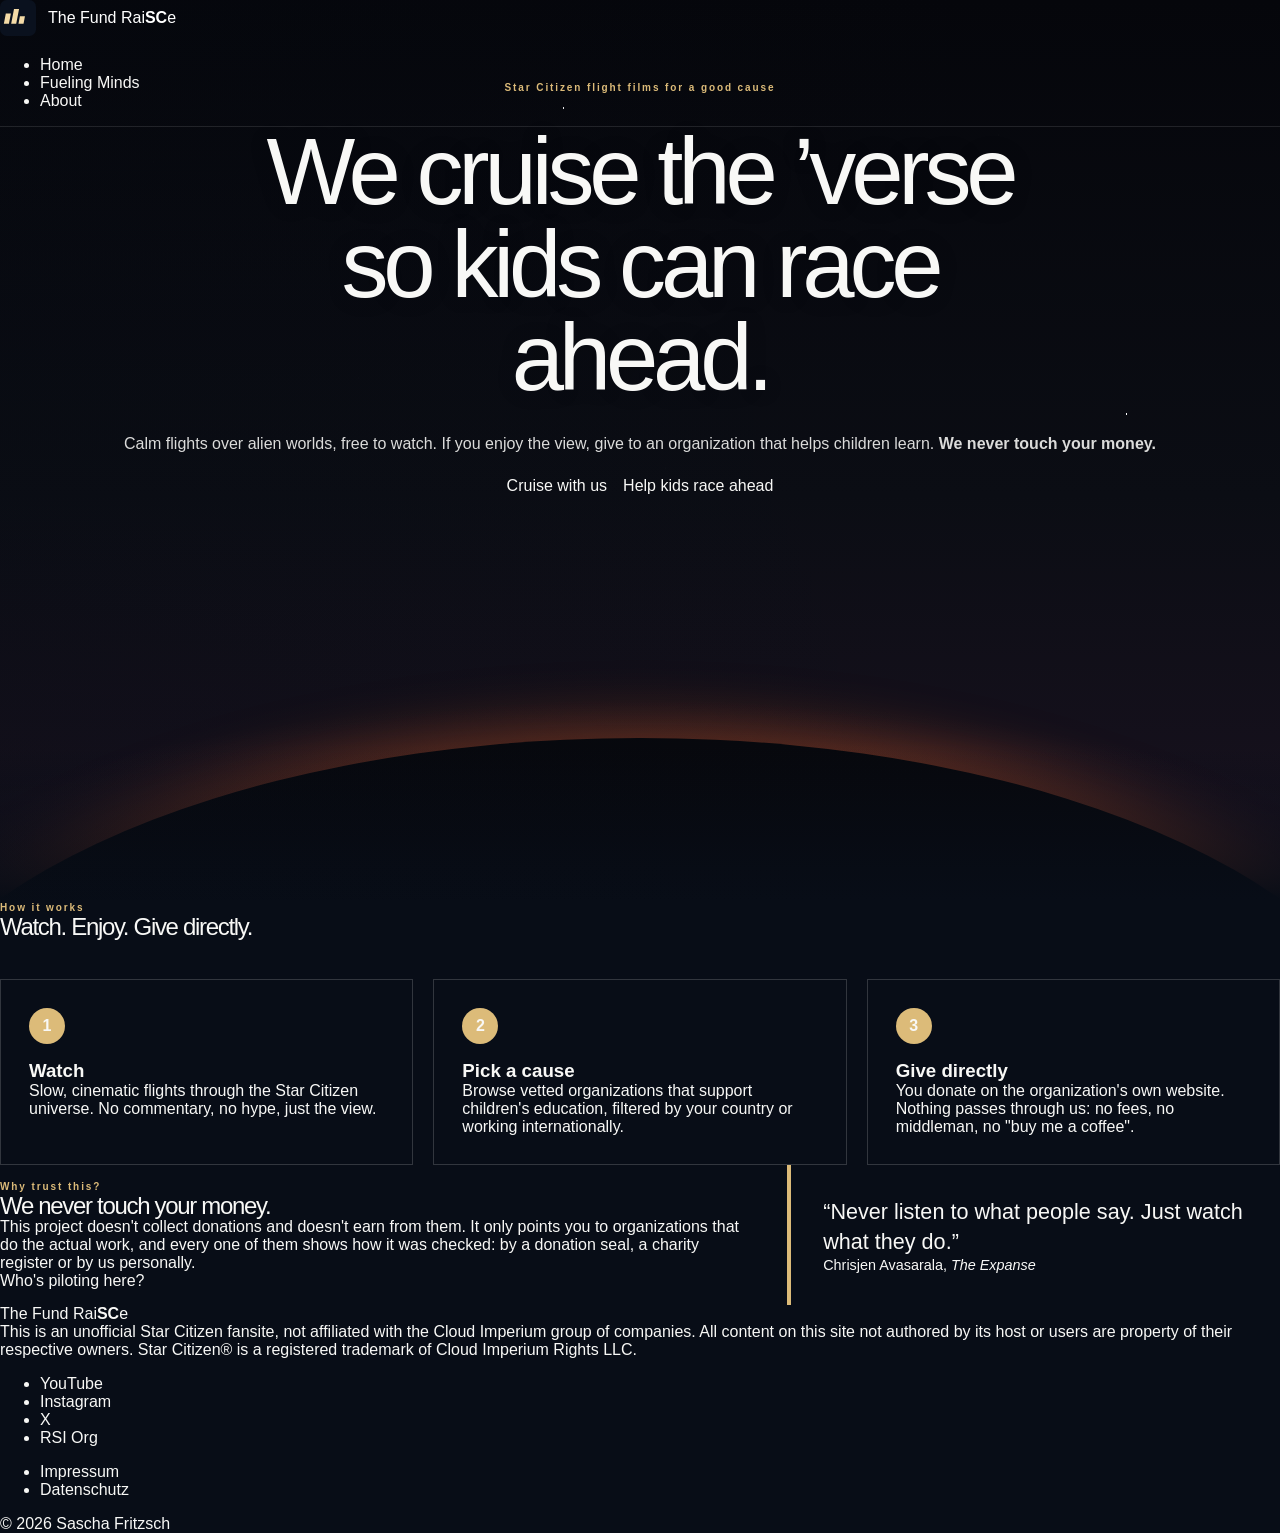
==== commit b0698b35: "Align homepage content and layout with supplied IONOS original" ====
--- a/index.html
+++ b/index.html
@@ -1,177 +1,4 @@
-<!doctype html>
-<html lang="en">
-<head>
-  <meta charset="utf-8">
-  <meta name="viewport" content="width=device-width, initial-scale=1">
-  <meta name="theme-color" content="#090d17">
-  <meta name="description" content="The Fund RaiSCe — cinematic journeys through space with a simple mission: make room for wonder and inspire direct support for children’s education.">
-  <meta property="og:title" content="The Fund RaiSCe — Watch. Wonder. Give.">
-  <meta property="og:description" content="An independent, non-commercial space-cinema initiative for a better future.">
-  <meta property="og:type" content="website">
-  <title>The Fund RaiSCe — Watch. Wonder. Give.</title>
-  <link rel="icon" href="assets/favicon.svg" type="image/svg+xml">
-  <link rel="stylesheet" href="styles.css">
-  <script src="app.js" defer></script>
-</head>
-<body>
-  <a class="skip-link" href="#main">Skip to content</a>
-  <div class="site-shell">
-    <header class="site-header" id="top">
-      <div class="nav-container">
-        <a class="brand" href="#top" aria-label="The Fund RaiSCe — home">
-          <span class="brand-glyph" aria-hidden="true"><span></span><span></span><span></span></span>
-          <span class="brand-text"><span class="brand-mini">THE FUND</span><strong>RAI<span>SC</span>E</strong></span>
-        </a>
-        <nav class="desktop-nav" aria-label="Main navigation">
-          <a href="#experience">The experience</a>
-          <a href="#films">The films</a>
-          <a href="#mission">Our mission</a>
-          <a class="nav-outline" href="#support">Make a difference <span aria-hidden="true">↗</span></a>
-        </nav>
-        <button class="menu-toggle" id="menu-toggle" type="button" aria-label="Open navigation" aria-expanded="false" aria-controls="mobile-nav">
-          <span></span><span></span><span></span>
-        </button>
-      </div>
-      <nav class="mobile-nav" id="mobile-nav" aria-label="Mobile navigation" hidden>
-        <a href="#experience">The experience</a>
-        <a href="#films">The films</a>
-        <a href="#mission">Our mission</a>
-        <a href="#support">Make a difference</a>
-      </nav>
-    </header>
-
-    <main id="main">
-      <section class="hero" aria-labelledby="hero-heading">
-        <canvas class="star-canvas" id="hero-stars" aria-hidden="true"></canvas>
-        <div class="hero-glow" aria-hidden="true"></div>
-        <div class="hero-orbit orbit-one" aria-hidden="true"></div>
-        <div class="hero-orbit orbit-two" aria-hidden="true"></div>
-        <div class="celestial" aria-hidden="true">
-          <div class="celestial-halo"></div><div class="celestial-disc"></div><div class="celestial-shadow"></div>
-          <div class="celestial-grain"></div>
-        </div>
-        <div class="hero-content wrap">
-          <div class="hero-copy">
-            <div class="eyebrow"><span class="eyebrow-line"></span> A LITTLE SPACE FOR SOMETHING GOOD</div>
-            <h1 id="hero-heading">A moment<br>of <em>wonder.</em><br><span>A chance</span><br>to give.</h1>
-            <p>Slow down. Explore the beauty of the universe. And turn a quiet moment into something meaningful for children around the world.</p>
-            <div class="hero-actions">
-              <a class="button button-primary" href="#films">Explore the films <span aria-hidden="true">↗</span></a>
-              <a class="button button-text" href="#mission">Discover our mission <span aria-hidden="true">↓</span></a>
-            </div>
-          </div>
-          <div class="hero-side-note" aria-hidden="true"><span>001 / THE JOURNEY</span><span>NO DISTANCE IS TOO FAR FOR A LITTLE KINDNESS</span></div>
-        </div>
-        <div class="hero-bottom wrap">
-          <span class="subtle-tag"><span class="pulse-dot"></span> AN INDEPENDENT, NON-COMMERCIAL FAN INITIATIVE</span>
-          <a class="scroll-cue" href="#experience">SCROLL TO EXPLORE <span aria-hidden="true">↓</span></a>
-        </div>
-      </section>
-
-      <section class="experience section-pad" id="experience" aria-labelledby="experience-heading">
-        <div class="wrap">
-          <div class="section-intro split">
-            <div><div class="eyebrow eyebrow-dark"><span class="eyebrow-line"></span> THE EXPERIENCE</div>
-              <h2 id="experience-heading">Sometimes the<br>smallest moment<br><em>means the most.</em></h2>
-            </div>
-            <div class="intro-aside"><span class="circle-plus" aria-hidden="true">✳</span>
-              <p>Beautiful scenes. A breath of calm. A reason to help. The Fund RaiSCe connects the peaceful side of space exploration with a very human idea: giving children the chance to learn and grow.</p>
-            </div>
-          </div>
-          <div class="step-grid">
-            <article class="step"><span class="step-number">01 /</span><div class="step-symbol"><svg viewBox="0 0 80 80" fill="none" aria-hidden="true"><circle cx="40" cy="40" r="24" stroke="currentColor" stroke-width="1.4"/><path d="M40 16v48M16 40h48" stroke="currentColor" stroke-width="1.2"/><circle cx="40" cy="40" r="7" stroke="currentColor" stroke-width="1.5"/></svg></div><h3>Watch</h3><p>Enter a slower world through cinematic journeys across the stars.</p></article>
-            <article class="step"><span class="step-number">02 /</span><div class="step-symbol"><svg viewBox="0 0 80 80" fill="none" aria-hidden="true"><path d="M15 47c15-32 35-32 50 0M15 47c15 20 35 20 50 0" stroke="currentColor" stroke-width="1.5"/><circle cx="40" cy="40" r="7" fill="currentColor"/></svg></div><h3>Wonder</h3><p>Take a quiet moment, find perspective, and remember what matters.</p></article>
-            <article class="step"><span class="step-number">03 /</span><div class="step-symbol"><svg viewBox="0 0 80 80" fill="none" aria-hidden="true"><path d="M40 63 17 39a14 14 0 0 1 20-19l3 3 3-3a14 14 0 0 1 20 19L40 63Z" stroke="currentColor" stroke-width="1.5"/><path d="M29 39h22M40 28v22" stroke="currentColor" stroke-width="1.4"/></svg></div><h3>Give</h3><p>Support a trusted children's organisation directly — no middleman.</p></article>
-          </div>
-        </div>
-      </section>
-
-      <section class="films section-pad" id="films" aria-labelledby="films-heading">
-        <div class="wrap">
-          <div class="section-heading-row">
-            <div><div class="eyebrow"><span class="eyebrow-line"></span> CINEMATIC JOURNEYS</div><h2 id="films-heading">Beyond the <em>ordinary.</em></h2></div>
-            <p>Moments of silence, light and endless possibility. A space for every kind of explorer.</p>
-          </div>
-          <div class="filter-row" role="group" aria-label="Filter experiences">
-            <button class="filter active" type="button" data-filter="all" aria-pressed="true">All journeys <span>03</span></button>
-            <button class="filter" type="button" data-filter="orbit" aria-pressed="false">Orbit</button>
-            <button class="filter" type="button" data-filter="deep" aria-pressed="false">Deep space</button>
-            <button class="filter" type="button" data-filter="sunrise" aria-pressed="false">New horizons</button>
-          </div>
-          <div class="film-grid" id="film-grid">
-            <article class="film-card" data-category="orbit" data-title="Silent Orbit" data-subtitle="An invitation to slow down" data-film="media/silent-orbit.mp4">
-              <button class="film-launch" type="button" aria-label="Open Silent Orbit preview">
-                <span class="film-art art-orbit" aria-hidden="true"><span class="art-planet planet-orbit"></span><span class="art-sun"></span><span class="art-stars"></span></span>
-                <span class="film-overlay"><span class="play-circle"><svg viewBox="0 0 24 24" fill="currentColor" aria-hidden="true"><path d="m8 5 12 7-12 7V5Z"/></svg></span></span>
-                <span class="film-label">01 / SPACE &amp; SILENCE</span>
-              </button>
-              <div class="film-meta"><div><span class="film-category">ORBIT / ATMOSPHERE</span><h3>Silent Orbit</h3><p>An invitation to slow down.</p></div><span class="round-arrow" aria-hidden="true">↗</span></div>
-            </article>
-            <article class="film-card" data-category="deep" data-title="Into the Quiet" data-subtitle="Far beyond familiar horizons" data-film="media/into-the-quiet.mp4">
-              <button class="film-launch" type="button" aria-label="Open Into the Quiet preview">
-                <span class="film-art art-nebula" aria-hidden="true"><span class="nebula-cloud"></span><span class="art-stars"></span><span class="ship-shape"></span></span>
-                <span class="film-overlay"><span class="play-circle"><svg viewBox="0 0 24 24" fill="currentColor" aria-hidden="true"><path d="m8 5 12 7-12 7V5Z"/></svg></span></span>
-                <span class="film-label">02 / THE OPEN UNKNOWN</span>
-              </button>
-              <div class="film-meta"><div><span class="film-category">DEEP SPACE / EXPLORATION</span><h3>Into the Quiet</h3><p>Far beyond familiar horizons.</p></div><span class="round-arrow" aria-hidden="true">↗</span></div>
-            </article>
-            <article class="film-card" data-category="sunrise" data-title="First Light" data-subtitle="Every dawn is a new beginning" data-film="media/first-light.mp4">
-              <button class="film-launch" type="button" aria-label="Open First Light preview">
-                <span class="film-art art-dawn" aria-hidden="true"><span class="dawn-sun"></span><span class="dawn-ground"></span><span class="art-stars"></span></span>
-                <span class="film-overlay"><span class="play-circle"><svg viewBox="0 0 24 24" fill="currentColor" aria-hidden="true"><path d="m8 5 12 7-12 7V5Z"/></svg></span></span>
-                <span class="film-label">03 / A NEW DAY</span>
-              </button>
-              <div class="film-meta"><div><span class="film-category">HORIZONS / LIGHT</span><h3>First Light</h3><p>Every dawn is a new beginning.</p></div><span class="round-arrow" aria-hidden="true">↗</span></div>
-            </article>
-          </div>
-          <p class="gallery-caption"><span class="pulse-dot"></span> <strong>Demonstration scenes:</strong> original film files were unavailable during reconstruction. The video player activates automatically when corresponding MP4 files are added to the <code>media/</code> folder.</p>
-        </div>
-      </section>
-
-      <section class="mission" id="mission" aria-labelledby="mission-heading">
-        <div class="mission-visual" aria-hidden="true"><div class="mission-globe"><div class="mission-globe-highlight"></div></div><div class="mission-orbit"></div><span class="mission-small-label">OUR HOME. OUR FUTURE.</span></div>
-        <div class="mission-content"><div class="eyebrow"><span class="eyebrow-line"></span> WHY WE DO THIS</div>
-          <h2 id="mission-heading">The universe<br>is vast.<br><em>Our purpose</em><br>is simple.</h2>
-          <p>Not everyone gets the same opportunities in life. Education creates possibilities — for one child, one family and whole communities.</p>
-          <p>We believe moments of wonder can become moments of generosity. That's why we invite you to support organisations that help children build their future.</p>
-          <a class="simple-link" href="#support">Be part of the mission <span aria-hidden="true">↗</span></a>
-        </div>
-      </section>
-
-      <section class="quote-section section-pad" aria-label="Our belief">
-        <div class="wrap quote-wrap"><span class="quote-mark">“</span><p>Even the smallest act of kindness can travel <em>further than we imagine.</em></p><span class="quote-attribution">THE FUND RAISCE / OUR BELIEF</span></div>
-      </section>
-
-      <section class="support section-pad" id="support" aria-labelledby="support-heading">
-        <div class="wrap">
-          <div class="support-heading"><div class="eyebrow eyebrow-dark"><span class="eyebrow-line"></span> MAKE IT MATTER</div>
-          <h2 id="support-heading">You can make<br><em>a difference.</em></h2>
-          <p>We don't collect donations and we don't handle your money. If you'd like to help, choose an organisation and give directly through its official website.</p></div>
-          <div class="giving-grid">
-            <a class="giving-card" href="https://www.unicef.de/spenden" target="_blank" rel="noopener noreferrer" aria-label="Visit UNICEF Germany's official donation website, opens in a new tab"><span class="giving-count">01</span><span class="giving-name">UNICEF</span><span class="giving-desc">Helping children access education, protection and the opportunity to thrive.</span><span class="giving-bottom">VISIT OFFICIAL DONATION PAGE <span aria-hidden="true">↗</span></span></a>
-            <a class="giving-card" href="https://www.savethechildren.de/unterstuetzen/" target="_blank" rel="noopener noreferrer" aria-label="Visit Save the Children Germany's official support website, opens in a new tab"><span class="giving-count">02</span><span class="giving-name">Save the<br>Children</span><span class="giving-desc">Supporting children's rights and opportunities, including education.</span><span class="giving-bottom">VISIT OFFICIAL SUPPORT PAGE <span aria-hidden="true">↗</span></span></a>
-          </div>
-          <p class="giving-disclaimer">These organisations are examples for this reconstruction, not verified partners of the original initiative. External sites have their own terms and privacy policies.</p>
-        </div>
-      </section>
-
-      <section class="closing" aria-labelledby="closing-heading">
-        <canvas class="star-canvas" id="closing-stars" aria-hidden="true"></canvas>
-        <div class="closing-inner wrap"><div class="eyebrow"><span class="eyebrow-line"></span> THE JOURNEY CONTINUES</div><h2 id="closing-heading">Look up.<br><em>Look beyond.</em><br>Give forward.</h2><a href="#films" class="button button-primary">Explore the moments <span aria-hidden="true">↑</span></a></div>
-      </section>
-    </main>
-    <footer class="footer">
-      <div class="wrap footer-top"><a class="brand brand-footer" href="#top"><span class="brand-glyph" aria-hidden="true"><span></span><span></span><span></span></span><span class="brand-text"><span class="brand-mini">THE FUND</span><strong>RAI<span>SC</span>E</strong></span></a><p>Space for wonder. A chance to give.</p><a class="back-top" href="#top">BACK TO TOP ↑</a></div>
-      <div class="wrap footer-bottom"><span>© <span id="year"></span> The Fund RaiSCe — concept reconstruction.</span><div><a href="imprint.html">Imprint</a><a href="privacy.html">Privacy</a><a href="https://support.robertsspaceindustries.com/hc/en-us/articles/5422808416151-Fan-Film-and-Machinima-Policy" target="_blank" rel="noopener noreferrer">Fan content policy ↗</a></div></div>
-      <div class="wrap legal-notice">This is a non-commercial fan production. Star Citizen, Squadron 42, and all related marks, logos and characters are solely owned by Cloud Imperium Rights, LLC and/or Cloud Imperium Rights Ltd. This fan production is not endorsed by, sponsored by, or affiliated with Cloud Imperium Group. No commercial exploitation, exhibition, or distribution is permitted. No alleged independent rights may be asserted against Cloud Imperium or its affiliates.</div>
-    </footer>
-  </div>
-
-  <dialog id="film-dialog" class="film-dialog" aria-labelledby="dialog-title">
-    <div class="dialog-panel"><button class="dialog-close" type="button" aria-label="Close film preview">×</button>
-      <div class="dialog-scene"><video id="film-video" controls playsinline preload="metadata" hidden></video><div class="preview-fallback" id="preview-fallback"><div class="preview-sky" aria-hidden="true"><div class="preview-planet"></div><div class="preview-sparkles"></div></div><p>ATMOSPHERIC PREVIEW</p><span>Original footage not yet added to this reconstruction.</span></div></div>
-      <div class="dialog-description"><div><span class="eyebrow">THE FUND RAISCE / THE JOURNEY</span><h2 id="dialog-title">Silent Orbit</h2><p id="dialog-subtitle">An invitation to slow down.</p></div><a href="#support" id="dialog-give" class="button button-primary">Make a difference <span aria-hidden="true">↗</span></a></div>
-    </div>
-  </dialog>
-</body>
-</html>+<!DOCTYPE html>
+<html lang="en" data-astro-cid-hkbrpulz=""><head><meta charset="utf-8"><meta name="viewport" content="width=device-width, initial-scale=1"><title>The Fund RaiSCe – We cruise the ’verse so kids can race ahead.</title><meta name="description" content="Calm flights through the Star Citizen universe. Watch for free, and if you like what you see, support an organization for children’s education. We never touch your money."><link rel="icon" type="image/svg+xml" href="assets/favicon.svg"><meta property="og:title" content="The Fund RaiSCe – We cruise the ’verse so kids can race ahead."><meta property="og:description" content="Calm flights through the Star Citizen universe. Watch for free, and if you like what you see, support an organization for children’s education. We never touch your money."><meta property="og:type" content="website"><meta name="theme-color" content="#0b0d14"><link rel="stylesheet" href="styles.css">
+<link rel="canonical" href="https://solaredgeps8.github.io/the-fund-raisce/"><style>.hero[data-astro-cid-lcdefpme]{isolation:isolate;align-items:center;min-height:min(88vh,820px);display:grid;position:relative;overflow:hidden}.hero-media[data-astro-cid-lcdefpme]{z-index:-1;background:radial-gradient(120% 60% at 50% 115%,#ff6b1a 0%,#8a2e1a 22%,#3a203099 42%,#0000 62%),radial-gradient(1px 1px at 12% 18%,#fff 50%,#0000 51%),radial-gradient(1px 1px at 28% 42%,#fff 50%,#0000 51%),radial-gradient(1.5px 1.5px at 44% 12%,#fff 50%,#0000 51%),radial-gradient(1px 1px at 63% 30%,#fff 50%,#0000 51%),radial-gradient(1px 1px at 78% 15%,#fff 50%,#0000 51%),radial-gradient(1.5px 1.5px at 88% 46%,#fff 50%,#0000 51%),radial-gradient(1px 1px at 6% 58%,#fff 50%,#0000 51%),radial-gradient(1px 1px at 52% 52%,#fff 50%,#0000 51%),radial-gradient(1px 1px at 94% 8%,#fff 50%,#0000 51%),radial-gradient(1px 1px at 36% 28%,#fff 50%,#0000 51%),linear-gradient(#05060b 0%,#0b0d14 55%,#1a1220 100%);position:absolute;inset:0}.hero-media[data-astro-cid-lcdefpme]:after{content:"";background:#07080d;border-radius:50%;height:80%;position:absolute;bottom:-62%;left:-10%;right:-10%;box-shadow:0 -12px 60px #ff6b1a59}.hero-content[data-astro-cid-lcdefpme]{text-align:center;flex-direction:column;align-items:center;padding-block:5rem 9rem;display:flex}.hero[data-astro-cid-lcdefpme] h1[data-astro-cid-lcdefpme]{max-width:16ch}.hero[data-astro-cid-lcdefpme] .lead[data-astro-cid-lcdefpme]{color:var(--text);opacity:.88}.cta[data-astro-cid-lcdefpme]{flex-wrap:wrap;justify-content:center;gap:1rem;margin-top:1.5rem;display:flex}.steps[data-astro-cid-lcdefpme]{grid-template-columns:repeat(auto-fit,minmax(240px,1fr));gap:1.25rem;margin:2.5rem 0 0;padding:0;list-style:none;display:grid}.steps[data-astro-cid-lcdefpme] li[data-astro-cid-lcdefpme]{background:var(--bg-raised);border:1px solid var(--line);border-radius:var(--radius);padding:1.75rem}.steps[data-astro-cid-lcdefpme] p[data-astro-cid-lcdefpme]{color:var(--text-muted);margin:0}.step-no[data-astro-cid-lcdefpme]{background:var(--accent);width:2.25rem;height:2.25rem;color:var(--accent-ink);border-radius:50%;place-items:center;margin-bottom:1rem;font-weight:700;display:inline-grid}.trust[data-astro-cid-lcdefpme]{background:var(--bg-soft)}.trust-inner[data-astro-cid-lcdefpme]{grid-template-columns:3fr 2fr;align-items:center;gap:3rem;display:grid}blockquote[data-astro-cid-lcdefpme]{border-left:4px solid var(--accent);background:var(--bg-raised);border-radius:0 var(--radius) var(--radius) 0;margin:0;padding:2rem}blockquote[data-astro-cid-lcdefpme] p[data-astro-cid-lcdefpme]{font-size:1.35rem;line-height:1.4}blockquote[data-astro-cid-lcdefpme] footer[data-astro-cid-lcdefpme]{color:var(--text-muted);font-size:.9rem}@media (width<=800px){.trust-inner[data-astro-cid-lcdefpme]{grid-template-columns:1fr}}
+</style></head><body data-astro-cid-hkbrpulz=""><a class="skip-link" href="#main" data-astro-cid-hkbrpulz="">Skip to content</a><header class="site-header" data-astro-cid-hkbrpulz=""><div class="container header-inner" data-astro-cid-hkbrpulz=""><a class="brand" href="./" aria-label="The Fund RaiSCe – home" data-astro-cid-hkbrpulz=""><img src="assets/favicon.svg" alt="" width="36" height="36" data-astro-cid-hkbrpulz=""><span data-astro-cid-hkbrpulz="">The Fund Rai<strong data-astro-cid-hkbrpulz="">SC</strong>e</span></a><nav aria-label="Main" data-astro-cid-hkbrpulz=""><ul data-astro-cid-hkbrpulz=""><li data-astro-cid-hkbrpulz=""><a href="./" aria-current="page" data-astro-cid-hkbrpulz="">Home</a></li><li data-astro-cid-hkbrpulz=""><a href="fueling-minds/?country=DE" data-astro-cid-hkbrpulz="">Fueling Minds</a></li><li data-astro-cid-hkbrpulz=""><a href="about/" data-astro-cid-hkbrpulz="">About</a></li></ul></nav></div></header><main id="main" data-astro-cid-hkbrpulz=""><section class="hero" aria-labelledby="hero-title" data-astro-cid-lcdefpme=""><div class="hero-media" aria-hidden="true" data-astro-cid-lcdefpme=""></div><div class="container hero-content" data-astro-cid-lcdefpme=""><p class="eyebrow" data-astro-cid-lcdefpme="">Star Citizen flight films for a good cause</p><h1 id="hero-title" data-astro-cid-lcdefpme="">We cruise the ’verse so kids can race ahead.</h1><p class="lead" data-astro-cid-lcdefpme="">Calm flights over alien worlds, free to watch. If you enjoy the view, give to an organization that helps children learn. <strong data-astro-cid-lcdefpme="">We never touch your money.</strong></p><div class="cta" data-astro-cid-lcdefpme=""><a class="btn btn-secondary" href="https://www.youtube.com/@FundRaiSCe" rel="noopener" target="_blank" data-astro-cid-lcdefpme="">Cruise with us</a><a class="btn btn-primary" href="fueling-minds/?country=DE" data-astro-cid-lcdefpme="">Help kids race ahead</a></div></div></section><section class="section how" aria-labelledby="how-title" data-astro-cid-lcdefpme=""><div class="container" data-astro-cid-lcdefpme=""><p class="eyebrow" data-astro-cid-lcdefpme="">How it works</p><h2 id="how-title" data-astro-cid-lcdefpme="">Watch. Enjoy. Give directly.</h2><ol class="steps" data-astro-cid-lcdefpme=""><li data-astro-cid-lcdefpme=""><span class="step-no" data-astro-cid-lcdefpme="">1</span><h3 data-astro-cid-lcdefpme="">Watch</h3><p data-astro-cid-lcdefpme="">Slow, cinematic flights through the Star Citizen universe. No commentary, no hype, just the view.</p></li><li data-astro-cid-lcdefpme=""><span class="step-no" data-astro-cid-lcdefpme="">2</span><h3 data-astro-cid-lcdefpme="">Pick a cause</h3><p data-astro-cid-lcdefpme="">Browse vetted organizations that support children's education, filtered by your country or working internationally.</p></li><li data-astro-cid-lcdefpme=""><span class="step-no" data-astro-cid-lcdefpme="">3</span><h3 data-astro-cid-lcdefpme="">Give directly</h3><p data-astro-cid-lcdefpme="">You donate on the organization's own website. Nothing passes through us: no fees, no middleman, no "buy me a coffee".</p></li></ol></div></section><section class="section trust" aria-labelledby="trust-title" data-astro-cid-lcdefpme=""><div class="container trust-inner" data-astro-cid-lcdefpme=""><div data-astro-cid-lcdefpme=""><p class="eyebrow" data-astro-cid-lcdefpme="">Why trust this?</p><h2 id="trust-title" data-astro-cid-lcdefpme="">We never touch your money.</h2><p class="lead" data-astro-cid-lcdefpme="">This project doesn't collect donations and doesn't earn from them. It only points you to organizations that do the actual work, and every one of them shows how it was checked: by a donation seal, a charity register or by us personally.</p><a class="btn btn-secondary" href="about/" data-astro-cid-lcdefpme="">Who's piloting here?</a></div><blockquote data-astro-cid-lcdefpme=""><p data-astro-cid-lcdefpme="">“Never listen to what people say. Just watch what they do.”</p><footer data-astro-cid-lcdefpme="">Chrisjen Avasarala, <cite data-astro-cid-lcdefpme="">The Expanse</cite></footer></blockquote></div></section></main><footer class="site-footer" data-astro-cid-hkbrpulz=""><div class="container footer-inner" data-astro-cid-hkbrpulz=""><div data-astro-cid-hkbrpulz=""><p class="footer-brand" data-astro-cid-hkbrpulz="">The Fund Rai<strong data-astro-cid-hkbrpulz="">SC</strong>e</p><p class="footer-note" data-astro-cid-hkbrpulz="">This is an unofficial Star Citizen fansite, not affiliated with the Cloud Imperium group of companies. All content on this site not authored by its host or users are property of their respective owners. Star Citizen® is a registered trademark of Cloud Imperium Rights LLC.</p></div><nav aria-label="Social media" data-astro-cid-hkbrpulz=""><ul data-astro-cid-hkbrpulz=""><li data-astro-cid-hkbrpulz=""><a href="https://www.youtube.com/@FundRaiSCe" rel="noopener" target="_blank" data-astro-cid-hkbrpulz="">YouTube</a></li><li data-astro-cid-hkbrpulz=""><a href="https://www.instagram.com/fundraisce/" rel="noopener" target="_blank" data-astro-cid-hkbrpulz="">Instagram</a></li><li data-astro-cid-hkbrpulz=""><a href="https://x.com/fundraisce" rel="noopener" target="_blank" data-astro-cid-hkbrpulz="">X</a></li><li data-astro-cid-hkbrpulz=""><a href="https://robertsspaceindustries.com/orgs/FUNDRAISCE" rel="noopener" target="_blank" data-astro-cid-hkbrpulz="">RSI Org</a></li></ul></nav><nav aria-label="Legal" data-astro-cid-hkbrpulz=""><ul data-astro-cid-hkbrpulz=""><li data-astro-cid-hkbrpulz=""><a href="impressum/" data-astro-cid-hkbrpulz="">Impressum</a></li><li data-astro-cid-hkbrpulz=""><a href="datenschutz/" data-astro-cid-hkbrpulz="">Datenschutz</a></li></ul><p class="footer-note" data-astro-cid-hkbrpulz="">© 2026 Sascha Fritzsch</p></nav></div></footer></body></html>
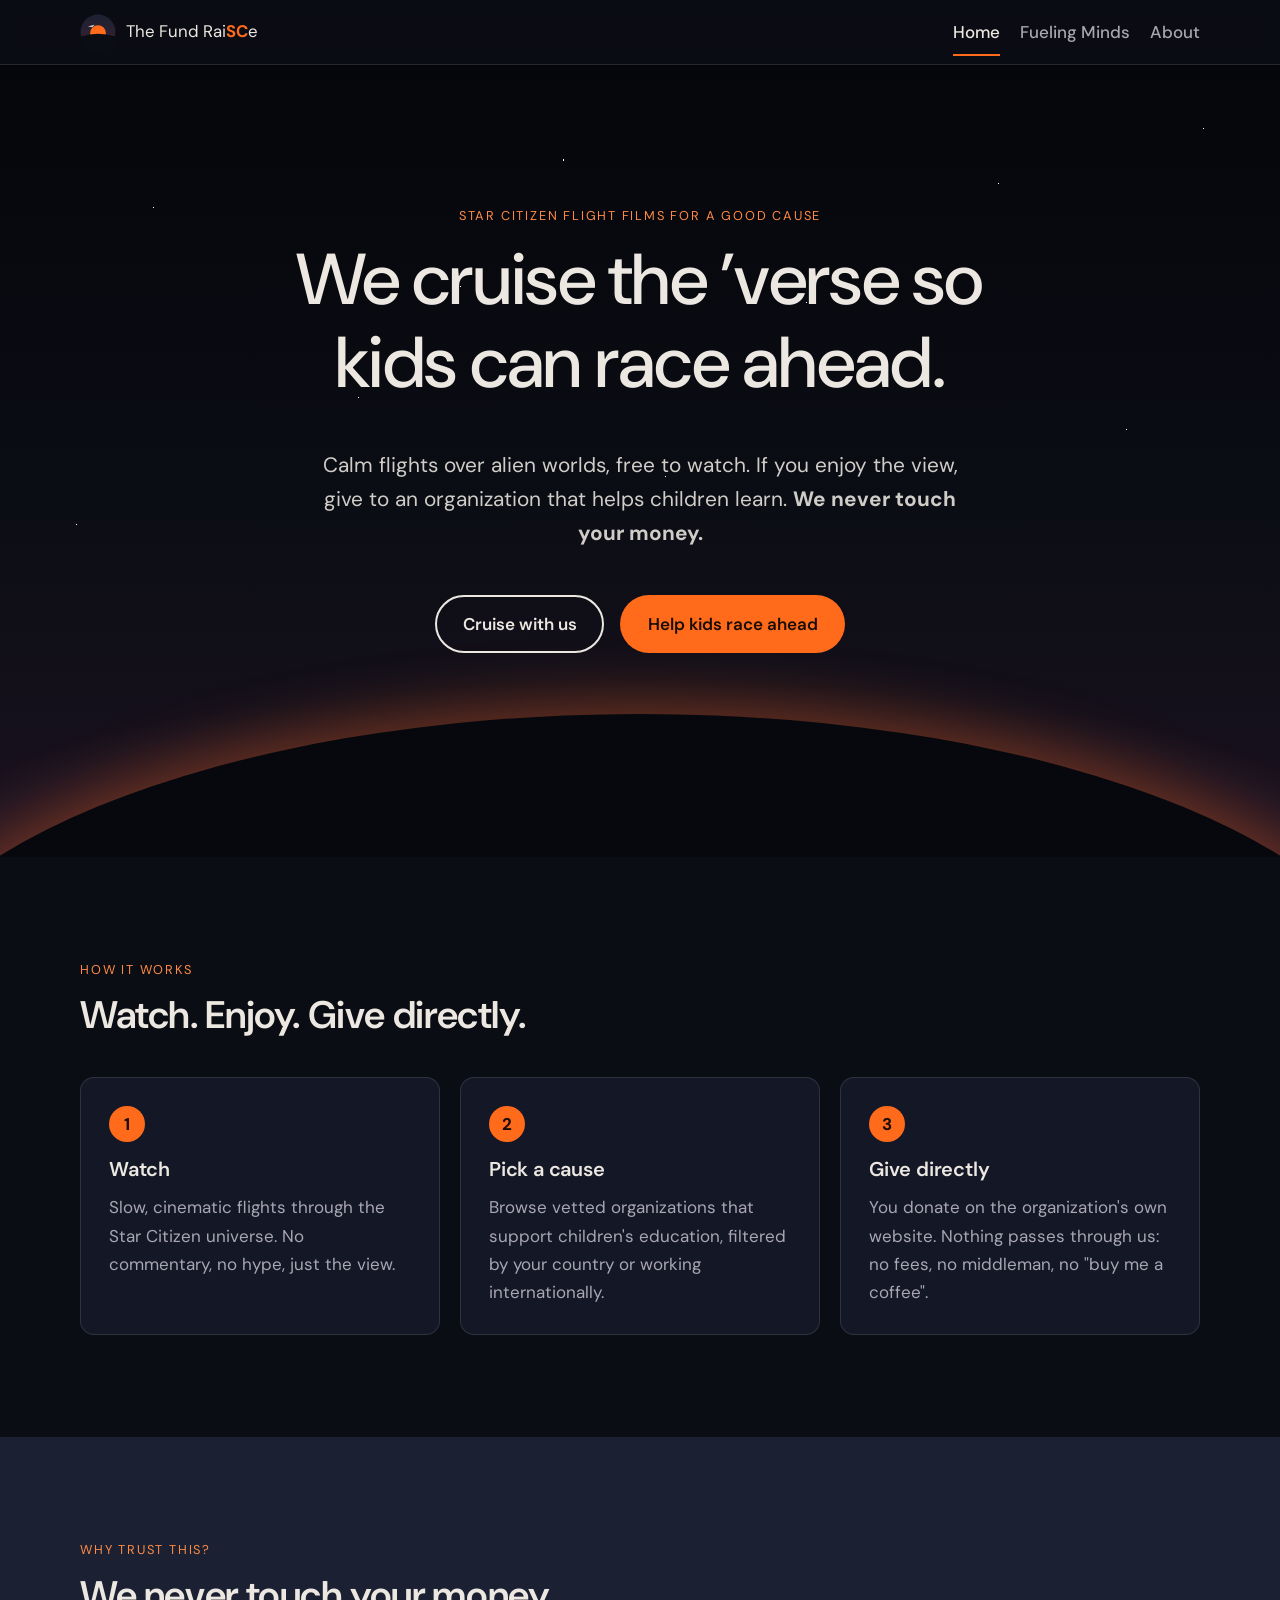
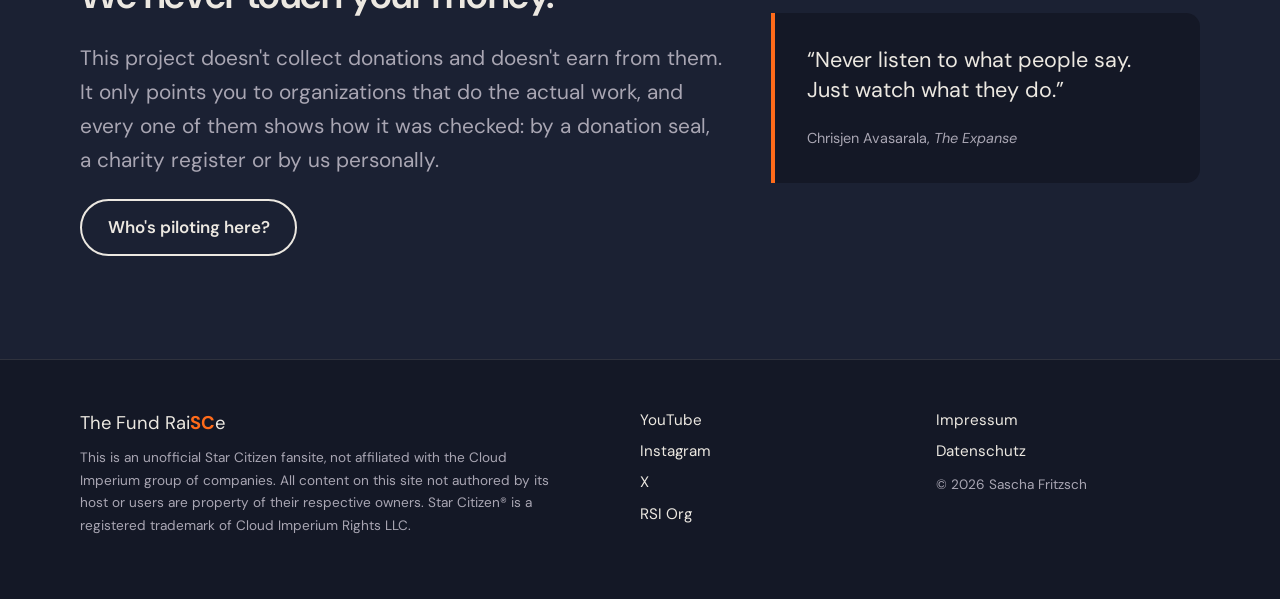
==== commit fd0b5e7a: "Restore original Astro page layout and all five pages from provided HTTrack archive; inline shared s" ====
--- a/index.html
+++ b/index.html
@@ -1,4 +1,9 @@
-<!DOCTYPE html>
-<html lang="en" data-astro-cid-hkbrpulz=""><head><meta charset="utf-8"><meta name="viewport" content="width=device-width, initial-scale=1"><title>The Fund RaiSCe – We cruise the ’verse so kids can race ahead.</title><meta name="description" content="Calm flights through the Star Citizen universe. Watch for free, and if you like what you see, support an organization for children’s education. We never touch your money."><link rel="icon" type="image/svg+xml" href="assets/favicon.svg"><meta property="og:title" content="The Fund RaiSCe – We cruise the ’verse so kids can race ahead."><meta property="og:description" content="Calm flights through the Star Citizen universe. Watch for free, and if you like what you see, support an organization for children’s education. We never touch your money."><meta property="og:type" content="website"><meta name="theme-color" content="#0b0d14"><link rel="stylesheet" href="styles.css">
-<link rel="canonical" href="https://solaredgeps8.github.io/the-fund-raisce/"><style>.hero[data-astro-cid-lcdefpme]{isolation:isolate;align-items:center;min-height:min(88vh,820px);display:grid;position:relative;overflow:hidden}.hero-media[data-astro-cid-lcdefpme]{z-index:-1;background:radial-gradient(120% 60% at 50% 115%,#ff6b1a 0%,#8a2e1a 22%,#3a203099 42%,#0000 62%),radial-gradient(1px 1px at 12% 18%,#fff 50%,#0000 51%),radial-gradient(1px 1px at 28% 42%,#fff 50%,#0000 51%),radial-gradient(1.5px 1.5px at 44% 12%,#fff 50%,#0000 51%),radial-gradient(1px 1px at 63% 30%,#fff 50%,#0000 51%),radial-gradient(1px 1px at 78% 15%,#fff 50%,#0000 51%),radial-gradient(1.5px 1.5px at 88% 46%,#fff 50%,#0000 51%),radial-gradient(1px 1px at 6% 58%,#fff 50%,#0000 51%),radial-gradient(1px 1px at 52% 52%,#fff 50%,#0000 51%),radial-gradient(1px 1px at 94% 8%,#fff 50%,#0000 51%),radial-gradient(1px 1px at 36% 28%,#fff 50%,#0000 51%),linear-gradient(#05060b 0%,#0b0d14 55%,#1a1220 100%);position:absolute;inset:0}.hero-media[data-astro-cid-lcdefpme]:after{content:"";background:#07080d;border-radius:50%;height:80%;position:absolute;bottom:-62%;left:-10%;right:-10%;box-shadow:0 -12px 60px #ff6b1a59}.hero-content[data-astro-cid-lcdefpme]{text-align:center;flex-direction:column;align-items:center;padding-block:5rem 9rem;display:flex}.hero[data-astro-cid-lcdefpme] h1[data-astro-cid-lcdefpme]{max-width:16ch}.hero[data-astro-cid-lcdefpme] .lead[data-astro-cid-lcdefpme]{color:var(--text);opacity:.88}.cta[data-astro-cid-lcdefpme]{flex-wrap:wrap;justify-content:center;gap:1rem;margin-top:1.5rem;display:flex}.steps[data-astro-cid-lcdefpme]{grid-template-columns:repeat(auto-fit,minmax(240px,1fr));gap:1.25rem;margin:2.5rem 0 0;padding:0;list-style:none;display:grid}.steps[data-astro-cid-lcdefpme] li[data-astro-cid-lcdefpme]{background:var(--bg-raised);border:1px solid var(--line);border-radius:var(--radius);padding:1.75rem}.steps[data-astro-cid-lcdefpme] p[data-astro-cid-lcdefpme]{color:var(--text-muted);margin:0}.step-no[data-astro-cid-lcdefpme]{background:var(--accent);width:2.25rem;height:2.25rem;color:var(--accent-ink);border-radius:50%;place-items:center;margin-bottom:1rem;font-weight:700;display:inline-grid}.trust[data-astro-cid-lcdefpme]{background:var(--bg-soft)}.trust-inner[data-astro-cid-lcdefpme]{grid-template-columns:3fr 2fr;align-items:center;gap:3rem;display:grid}blockquote[data-astro-cid-lcdefpme]{border-left:4px solid var(--accent);background:var(--bg-raised);border-radius:0 var(--radius) var(--radius) 0;margin:0;padding:2rem}blockquote[data-astro-cid-lcdefpme] p[data-astro-cid-lcdefpme]{font-size:1.35rem;line-height:1.4}blockquote[data-astro-cid-lcdefpme] footer[data-astro-cid-lcdefpme]{color:var(--text-muted);font-size:.9rem}@media (width<=800px){.trust-inner[data-astro-cid-lcdefpme]{grid-template-columns:1fr}}
-</style></head><body data-astro-cid-hkbrpulz=""><a class="skip-link" href="#main" data-astro-cid-hkbrpulz="">Skip to content</a><header class="site-header" data-astro-cid-hkbrpulz=""><div class="container header-inner" data-astro-cid-hkbrpulz=""><a class="brand" href="./" aria-label="The Fund RaiSCe – home" data-astro-cid-hkbrpulz=""><img src="assets/favicon.svg" alt="" width="36" height="36" data-astro-cid-hkbrpulz=""><span data-astro-cid-hkbrpulz="">The Fund Rai<strong data-astro-cid-hkbrpulz="">SC</strong>e</span></a><nav aria-label="Main" data-astro-cid-hkbrpulz=""><ul data-astro-cid-hkbrpulz=""><li data-astro-cid-hkbrpulz=""><a href="./" aria-current="page" data-astro-cid-hkbrpulz="">Home</a></li><li data-astro-cid-hkbrpulz=""><a href="fueling-minds/?country=DE" data-astro-cid-hkbrpulz="">Fueling Minds</a></li><li data-astro-cid-hkbrpulz=""><a href="about/" data-astro-cid-hkbrpulz="">About</a></li></ul></nav></div></header><main id="main" data-astro-cid-hkbrpulz=""><section class="hero" aria-labelledby="hero-title" data-astro-cid-lcdefpme=""><div class="hero-media" aria-hidden="true" data-astro-cid-lcdefpme=""></div><div class="container hero-content" data-astro-cid-lcdefpme=""><p class="eyebrow" data-astro-cid-lcdefpme="">Star Citizen flight films for a good cause</p><h1 id="hero-title" data-astro-cid-lcdefpme="">We cruise the ’verse so kids can race ahead.</h1><p class="lead" data-astro-cid-lcdefpme="">Calm flights over alien worlds, free to watch. If you enjoy the view, give to an organization that helps children learn. <strong data-astro-cid-lcdefpme="">We never touch your money.</strong></p><div class="cta" data-astro-cid-lcdefpme=""><a class="btn btn-secondary" href="https://www.youtube.com/@FundRaiSCe" rel="noopener" target="_blank" data-astro-cid-lcdefpme="">Cruise with us</a><a class="btn btn-primary" href="fueling-minds/?country=DE" data-astro-cid-lcdefpme="">Help kids race ahead</a></div></div></section><section class="section how" aria-labelledby="how-title" data-astro-cid-lcdefpme=""><div class="container" data-astro-cid-lcdefpme=""><p class="eyebrow" data-astro-cid-lcdefpme="">How it works</p><h2 id="how-title" data-astro-cid-lcdefpme="">Watch. Enjoy. Give directly.</h2><ol class="steps" data-astro-cid-lcdefpme=""><li data-astro-cid-lcdefpme=""><span class="step-no" data-astro-cid-lcdefpme="">1</span><h3 data-astro-cid-lcdefpme="">Watch</h3><p data-astro-cid-lcdefpme="">Slow, cinematic flights through the Star Citizen universe. No commentary, no hype, just the view.</p></li><li data-astro-cid-lcdefpme=""><span class="step-no" data-astro-cid-lcdefpme="">2</span><h3 data-astro-cid-lcdefpme="">Pick a cause</h3><p data-astro-cid-lcdefpme="">Browse vetted organizations that support children's education, filtered by your country or working internationally.</p></li><li data-astro-cid-lcdefpme=""><span class="step-no" data-astro-cid-lcdefpme="">3</span><h3 data-astro-cid-lcdefpme="">Give directly</h3><p data-astro-cid-lcdefpme="">You donate on the organization's own website. Nothing passes through us: no fees, no middleman, no "buy me a coffee".</p></li></ol></div></section><section class="section trust" aria-labelledby="trust-title" data-astro-cid-lcdefpme=""><div class="container trust-inner" data-astro-cid-lcdefpme=""><div data-astro-cid-lcdefpme=""><p class="eyebrow" data-astro-cid-lcdefpme="">Why trust this?</p><h2 id="trust-title" data-astro-cid-lcdefpme="">We never touch your money.</h2><p class="lead" data-astro-cid-lcdefpme="">This project doesn't collect donations and doesn't earn from them. It only points you to organizations that do the actual work, and every one of them shows how it was checked: by a donation seal, a charity register or by us personally.</p><a class="btn btn-secondary" href="about/" data-astro-cid-lcdefpme="">Who's piloting here?</a></div><blockquote data-astro-cid-lcdefpme=""><p data-astro-cid-lcdefpme="">“Never listen to what people say. Just watch what they do.”</p><footer data-astro-cid-lcdefpme="">Chrisjen Avasarala, <cite data-astro-cid-lcdefpme="">The Expanse</cite></footer></blockquote></div></section></main><footer class="site-footer" data-astro-cid-hkbrpulz=""><div class="container footer-inner" data-astro-cid-hkbrpulz=""><div data-astro-cid-hkbrpulz=""><p class="footer-brand" data-astro-cid-hkbrpulz="">The Fund Rai<strong data-astro-cid-hkbrpulz="">SC</strong>e</p><p class="footer-note" data-astro-cid-hkbrpulz="">This is an unofficial Star Citizen fansite, not affiliated with the Cloud Imperium group of companies. All content on this site not authored by its host or users are property of their respective owners. Star Citizen® is a registered trademark of Cloud Imperium Rights LLC.</p></div><nav aria-label="Social media" data-astro-cid-hkbrpulz=""><ul data-astro-cid-hkbrpulz=""><li data-astro-cid-hkbrpulz=""><a href="https://www.youtube.com/@FundRaiSCe" rel="noopener" target="_blank" data-astro-cid-hkbrpulz="">YouTube</a></li><li data-astro-cid-hkbrpulz=""><a href="https://www.instagram.com/fundraisce/" rel="noopener" target="_blank" data-astro-cid-hkbrpulz="">Instagram</a></li><li data-astro-cid-hkbrpulz=""><a href="https://x.com/fundraisce" rel="noopener" target="_blank" data-astro-cid-hkbrpulz="">X</a></li><li data-astro-cid-hkbrpulz=""><a href="https://robertsspaceindustries.com/orgs/FUNDRAISCE" rel="noopener" target="_blank" data-astro-cid-hkbrpulz="">RSI Org</a></li></ul></nav><nav aria-label="Legal" data-astro-cid-hkbrpulz=""><ul data-astro-cid-hkbrpulz=""><li data-astro-cid-hkbrpulz=""><a href="impressum/" data-astro-cid-hkbrpulz="">Impressum</a></li><li data-astro-cid-hkbrpulz=""><a href="datenschutz/" data-astro-cid-hkbrpulz="">Datenschutz</a></li></ul><p class="footer-note" data-astro-cid-hkbrpulz="">© 2026 Sascha Fritzsch</p></nav></div></footer></body></html>+<!DOCTYPE html><html lang="en" data-astro-cid-hkbrpulz>
+<head><meta charset="utf-8"><meta name="viewport" content="width=device-width, initial-scale=1"><title>The Fund RaiSCe – We cruise the ’verse so kids can race ahead.</title><meta name="description" content="Calm flights through the Star Citizen universe. Watch for free, and if you like what you see, support an organization for children’s education. We never touch your money."><link rel="icon" type="image/svg+xml" href="favicon.svg"><meta property="og:title" content="The Fund RaiSCe – We cruise the ’verse so kids can race ahead."><meta property="og:description" content="Calm flights through the Star Citizen universe. Watch for free, and if you like what you see, support an organization for children’s education. We never touch your money."><meta property="og:type" content="website"><meta name="theme-color" content="#0b0d14"><link rel="preconnect" href="https://fonts.googleapis.com"><link rel="preconnect" href="https://fonts.gstatic.com" crossorigin><link href="https://fonts.googleapis.com/css2?family=DM+Sans:wght@100..1000&display=swap" rel="stylesheet"><style id="base-styles">:root{--bg:#0b0d14;--bg-raised:#141826;--bg-soft:#1b2133;--text:#ece8e1;--text-muted:#a9a6b3;--accent:#ff6b1a;--accent-strong:#ff8a45;--accent-ink:#1a0d05;--line:#ece8e11f;--radius:14px;--max:1120px;--font:"DM Sans", system-ui, -apple-system, "Segoe UI", sans-serif;color-scheme:dark}*,:before,:after{box-sizing:border-box}html{scroll-behavior:smooth}body{background:var(--bg);color:var(--text);font-family:var(--font);-webkit-font-smoothing:antialiased;margin:0;font-size:1.0625rem;line-height:1.65}img,svg{max-width:100%;display:block}a{color:var(--accent-strong);text-underline-offset:.18em}a:hover{color:var(--accent)}h1,h2,h3{letter-spacing:-.01em;margin:0 0 .6em;font-weight:600;line-height:1.15}h1{font-size:clamp(2.4rem,6vw,4.5rem);font-weight:500}h2{font-size:clamp(1.6rem,3.5vw,2.4rem)}h3{font-size:1.25rem}p{margin:0 0 1em}.container{width:min(100% - 2.5rem, var(--max));margin-inline:auto}.section{padding-block:clamp(3.5rem,8vw,6.5rem)}.eyebrow{letter-spacing:.14em;text-transform:uppercase;color:var(--accent-strong);margin-bottom:.8rem;font-size:.8rem}.lead{color:var(--text-muted);max-width:42rem;font-size:clamp(1.1rem,2vw,1.3rem)}.btn{border:2px solid #0000;border-radius:999px;justify-content:center;align-items:center;gap:.5em;min-height:48px;padding:.75em 1.5em;font-weight:600;text-decoration:none;transition:background .15s,color .15s,border-color .15s;display:inline-flex}.btn-primary{background:var(--accent);color:var(--accent-ink)}.btn-primary:hover{background:var(--accent-strong);color:var(--accent-ink)}.btn-secondary{border-color:var(--text);color:var(--text)}.btn-secondary:hover{background:var(--text);color:var(--bg)}.todo{border:2px dashed var(--accent);border-radius:var(--radius);color:var(--text);background:#ff6b1a14;padding:1rem 1.25rem}:focus-visible{outline:3px solid var(--accent-strong);outline-offset:3px}.skip-link{background:var(--accent);color:var(--accent-ink);z-index:100;border-radius:8px;padding:.5rem 1rem;position:absolute;top:-4rem;left:1rem}.skip-link:focus{top:1rem}.prose{max-width:44rem}.prose h2{margin-top:2em;font-size:1.5rem}.prose h3{margin-top:1.6em}@media (prefers-reduced-motion:reduce){html{scroll-behavior:auto}*,:before,:after{transition:none!important;animation:none!important}}.site-header[data-astro-cid-hkbrpulz]{z-index:50;backdrop-filter:blur(10px);border-bottom:1px solid var(--line);background:#0b0d14d1;position:sticky;top:0}.header-inner[data-astro-cid-hkbrpulz]{flex-wrap:wrap;justify-content:space-between;align-items:center;gap:1rem;min-height:64px;display:flex}.brand[data-astro-cid-hkbrpulz]{color:var(--text);align-items:center;gap:.6rem;font-size:1.05rem;text-decoration:none;display:flex}.brand[data-astro-cid-hkbrpulz] strong[data-astro-cid-hkbrpulz]{color:var(--accent);font-weight:700}nav[data-astro-cid-hkbrpulz] ul[data-astro-cid-hkbrpulz]{flex-wrap:wrap;gap:.25rem 1.25rem;margin:0;padding:0;list-style:none;display:flex}.site-header[data-astro-cid-hkbrpulz] nav[data-astro-cid-hkbrpulz] a[data-astro-cid-hkbrpulz]{color:var(--text-muted);padding-block:.6rem;font-weight:500;text-decoration:none;display:inline-block}.site-header[data-astro-cid-hkbrpulz] nav[data-astro-cid-hkbrpulz] a[data-astro-cid-hkbrpulz]:hover,.site-header[data-astro-cid-hkbrpulz] nav[data-astro-cid-hkbrpulz] a[data-astro-cid-hkbrpulz][aria-current=page]{color:var(--text)}.site-header[data-astro-cid-hkbrpulz] nav[data-astro-cid-hkbrpulz] a[data-astro-cid-hkbrpulz][aria-current=page]{box-shadow:inset 0 -2px 0 var(--accent)}.site-footer[data-astro-cid-hkbrpulz]{border-top:1px solid var(--line);background:var(--bg-raised);padding-block:3rem;font-size:.95rem}.footer-inner[data-astro-cid-hkbrpulz]{grid-template-columns:2fr 1fr 1fr;gap:2rem;display:grid}.footer-inner[data-astro-cid-hkbrpulz] ul[data-astro-cid-hkbrpulz]{flex-direction:column;gap:.4rem}.footer-inner[data-astro-cid-hkbrpulz] a[data-astro-cid-hkbrpulz]{color:var(--text);text-decoration:none}.footer-inner[data-astro-cid-hkbrpulz] a[data-astro-cid-hkbrpulz]:hover{color:var(--accent-strong);text-decoration:underline}.footer-brand[data-astro-cid-hkbrpulz]{margin-bottom:.4rem;font-size:1.15rem}.footer-brand[data-astro-cid-hkbrpulz] strong[data-astro-cid-hkbrpulz]{color:var(--accent)}.footer-note[data-astro-cid-hkbrpulz]{color:var(--text-muted);max-width:30rem;margin-top:.6rem;font-size:.85rem}@media (width<=720px){.footer-inner[data-astro-cid-hkbrpulz]{grid-template-columns:1fr}}
+</style><style>.hero[data-astro-cid-lcdefpme]{isolation:isolate;align-items:center;min-height:min(88vh,820px);display:grid;position:relative;overflow:hidden}.hero-media[data-astro-cid-lcdefpme]{z-index:-1;background:radial-gradient(120% 60% at 50% 115%,#ff6b1a 0%,#8a2e1a 22%,#3a203099 42%,#0000 62%),radial-gradient(1px 1px at 12% 18%,#fff 50%,#0000 51%),radial-gradient(1px 1px at 28% 42%,#fff 50%,#0000 51%),radial-gradient(1.5px 1.5px at 44% 12%,#fff 50%,#0000 51%),radial-gradient(1px 1px at 63% 30%,#fff 50%,#0000 51%),radial-gradient(1px 1px at 78% 15%,#fff 50%,#0000 51%),radial-gradient(1.5px 1.5px at 88% 46%,#fff 50%,#0000 51%),radial-gradient(1px 1px at 6% 58%,#fff 50%,#0000 51%),radial-gradient(1px 1px at 52% 52%,#fff 50%,#0000 51%),radial-gradient(1px 1px at 94% 8%,#fff 50%,#0000 51%),radial-gradient(1px 1px at 36% 28%,#fff 50%,#0000 51%),linear-gradient(#05060b 0%,#0b0d14 55%,#1a1220 100%);position:absolute;inset:0}.hero-media[data-astro-cid-lcdefpme]:after{content:"";background:#07080d;border-radius:50%;height:80%;position:absolute;bottom:-62%;left:-10%;right:-10%;box-shadow:0 -12px 60px #ff6b1a59}.hero-content[data-astro-cid-lcdefpme]{text-align:center;flex-direction:column;align-items:center;padding-block:5rem 9rem;display:flex}.hero[data-astro-cid-lcdefpme] h1[data-astro-cid-lcdefpme]{max-width:16ch}.hero[data-astro-cid-lcdefpme] .lead[data-astro-cid-lcdefpme]{color:var(--text);opacity:.88}.cta[data-astro-cid-lcdefpme]{flex-wrap:wrap;justify-content:center;gap:1rem;margin-top:1.5rem;display:flex}.steps[data-astro-cid-lcdefpme]{grid-template-columns:repeat(auto-fit,minmax(240px,1fr));gap:1.25rem;margin:2.5rem 0 0;padding:0;list-style:none;display:grid}.steps[data-astro-cid-lcdefpme] li[data-astro-cid-lcdefpme]{background:var(--bg-raised);border:1px solid var(--line);border-radius:var(--radius);padding:1.75rem}.steps[data-astro-cid-lcdefpme] p[data-astro-cid-lcdefpme]{color:var(--text-muted);margin:0}.step-no[data-astro-cid-lcdefpme]{background:var(--accent);width:2.25rem;height:2.25rem;color:var(--accent-ink);border-radius:50%;place-items:center;margin-bottom:1rem;font-weight:700;display:inline-grid}.trust[data-astro-cid-lcdefpme]{background:var(--bg-soft)}.trust-inner[data-astro-cid-lcdefpme]{grid-template-columns:3fr 2fr;align-items:center;gap:3rem;display:grid}blockquote[data-astro-cid-lcdefpme]{border-left:4px solid var(--accent);background:var(--bg-raised);border-radius:0 var(--radius) var(--radius) 0;margin:0;padding:2rem}blockquote[data-astro-cid-lcdefpme] p[data-astro-cid-lcdefpme]{font-size:1.35rem;line-height:1.4}blockquote[data-astro-cid-lcdefpme] footer[data-astro-cid-lcdefpme]{color:var(--text-muted);font-size:.9rem}@media (width<=800px){.trust-inner[data-astro-cid-lcdefpme]{grid-template-columns:1fr}}
+</style></head><body data-astro-cid-hkbrpulz><a class="skip-link" href="#main" data-astro-cid-hkbrpulz>Skip to content</a><header class="site-header" data-astro-cid-hkbrpulz><div class="container header-inner" data-astro-cid-hkbrpulz><a class="brand" href="index.html" aria-label="The Fund RaiSCe – home" data-astro-cid-hkbrpulz><img src="favicon.svg" alt="" width="36" height="36" data-astro-cid-hkbrpulz><span data-astro-cid-hkbrpulz>The Fund Rai<strong data-astro-cid-hkbrpulz>SC</strong>e</span></a><nav aria-label="Main" data-astro-cid-hkbrpulz><ul data-astro-cid-hkbrpulz><li data-astro-cid-hkbrpulz><a href="index.html" aria-current="page" data-astro-cid-hkbrpulz>Home</a></li><li data-astro-cid-hkbrpulz><a href="fueling-minds/index.html" data-astro-cid-hkbrpulz>Fueling Minds</a></li><li data-astro-cid-hkbrpulz><a href="about/index.html" data-astro-cid-hkbrpulz>About</a></li></ul></nav></div></header><main id="main" data-astro-cid-hkbrpulz><section class="hero" aria-labelledby="hero-title" data-astro-cid-lcdefpme><!--
+      Placeholder backdrop (CSS starfield + planet glow).
+      TODO(Sascha): replace with a still or a muted loop from the 5.0 footage:
+      put it into public/media/ and set it as background in .hero-media below.
+    --><div class="hero-media" aria-hidden="true" data-astro-cid-lcdefpme></div><div class="container hero-content" data-astro-cid-lcdefpme><p class="eyebrow" data-astro-cid-lcdefpme>Star Citizen flight films for a good cause</p><h1 id="hero-title" data-astro-cid-lcdefpme>We cruise the ’verse so kids can race ahead.</h1><p class="lead" data-astro-cid-lcdefpme>Calm flights over alien worlds, free to watch. If you enjoy the view, give to an organization that helps children learn. <strong data-astro-cid-lcdefpme>We never touch your money.</strong></p><div class="cta" data-astro-cid-lcdefpme><a class="btn btn-secondary" href="https://www.youtube.com/@FundRaiSCe" rel="noopener" target="_blank" data-astro-cid-lcdefpme>Cruise with us</a><a class="btn btn-primary" href="fueling-minds/index.html" data-astro-cid-lcdefpme>Help kids race ahead</a></div></div></section><section class="section how" aria-labelledby="how-title" data-astro-cid-lcdefpme><div class="container" data-astro-cid-lcdefpme><p class="eyebrow" data-astro-cid-lcdefpme>How it works</p><h2 id="how-title" data-astro-cid-lcdefpme>Watch. Enjoy. Give directly.</h2><ol class="steps" data-astro-cid-lcdefpme><li data-astro-cid-lcdefpme><span class="step-no" data-astro-cid-lcdefpme>1</span><h3 data-astro-cid-lcdefpme>Watch</h3><p data-astro-cid-lcdefpme>Slow, cinematic flights through the Star Citizen universe. No commentary, no hype, just the view.</p></li><li data-astro-cid-lcdefpme><span class="step-no" data-astro-cid-lcdefpme>2</span><h3 data-astro-cid-lcdefpme>Pick a cause</h3><p data-astro-cid-lcdefpme>Browse vetted organizations that support children's education, filtered by your country or working internationally.</p></li><li data-astro-cid-lcdefpme><span class="step-no" data-astro-cid-lcdefpme>3</span><h3 data-astro-cid-lcdefpme>Give directly</h3><p data-astro-cid-lcdefpme>You donate on the organization's own website. Nothing passes through us: no fees, no middleman, no "buy me a coffee".</p></li></ol></div></section><section class="section trust" aria-labelledby="trust-title" data-astro-cid-lcdefpme><div class="container trust-inner" data-astro-cid-lcdefpme><div data-astro-cid-lcdefpme><p class="eyebrow" data-astro-cid-lcdefpme>Why trust this?</p><h2 id="trust-title" data-astro-cid-lcdefpme>We never touch your money.</h2><p class="lead" data-astro-cid-lcdefpme>This project doesn't collect donations and doesn't earn from them. It only points you to organizations that do the actual work, and every one of them shows how it was checked: by a donation seal, a charity register or by us personally.</p><a class="btn btn-secondary" href="about/index.html" data-astro-cid-lcdefpme>Who's piloting here?</a></div><blockquote data-astro-cid-lcdefpme><p data-astro-cid-lcdefpme>“Never listen to what people say. Just watch what they do.”</p><footer data-astro-cid-lcdefpme>Chrisjen Avasarala, <cite data-astro-cid-lcdefpme>The Expanse</cite></footer></blockquote></div></section></main><footer class="site-footer" data-astro-cid-hkbrpulz><div class="container footer-inner" data-astro-cid-hkbrpulz><div data-astro-cid-hkbrpulz><p class="footer-brand" data-astro-cid-hkbrpulz>The Fund Rai<strong data-astro-cid-hkbrpulz>SC</strong>e</p><p class="footer-note" data-astro-cid-hkbrpulz>This is an unofficial Star Citizen fansite, not affiliated with the Cloud Imperium group of companies. All content on this site not authored by its host or users are property of their respective owners. Star Citizen® is a registered trademark of Cloud Imperium Rights LLC.</p></div><nav aria-label="Social media" data-astro-cid-hkbrpulz><ul data-astro-cid-hkbrpulz><li data-astro-cid-hkbrpulz><a href="https://www.youtube.com/@FundRaiSCe" rel="noopener" target="_blank" data-astro-cid-hkbrpulz>YouTube</a></li><li data-astro-cid-hkbrpulz><a href="https://www.instagram.com/fundraisce/" rel="noopener" target="_blank" data-astro-cid-hkbrpulz>Instagram</a></li><li data-astro-cid-hkbrpulz><a href="https://x.com/fundraisce" rel="noopener" target="_blank" data-astro-cid-hkbrpulz>X</a></li><li data-astro-cid-hkbrpulz><a href="https://robertsspaceindustries.com/orgs/FUNDRAISCE" rel="noopener" target="_blank" data-astro-cid-hkbrpulz>RSI Org</a></li></ul></nav><nav aria-label="Legal" data-astro-cid-hkbrpulz><ul data-astro-cid-hkbrpulz><li data-astro-cid-hkbrpulz><a href="impressum/index.html" data-astro-cid-hkbrpulz>Impressum</a></li><li data-astro-cid-hkbrpulz><a href="datenschutz/index.html" data-astro-cid-hkbrpulz>Datenschutz</a></li></ul><p class="footer-note" data-astro-cid-hkbrpulz>© 2026 Sascha Fritzsch</p></nav></div></footer></body>
+</html>
